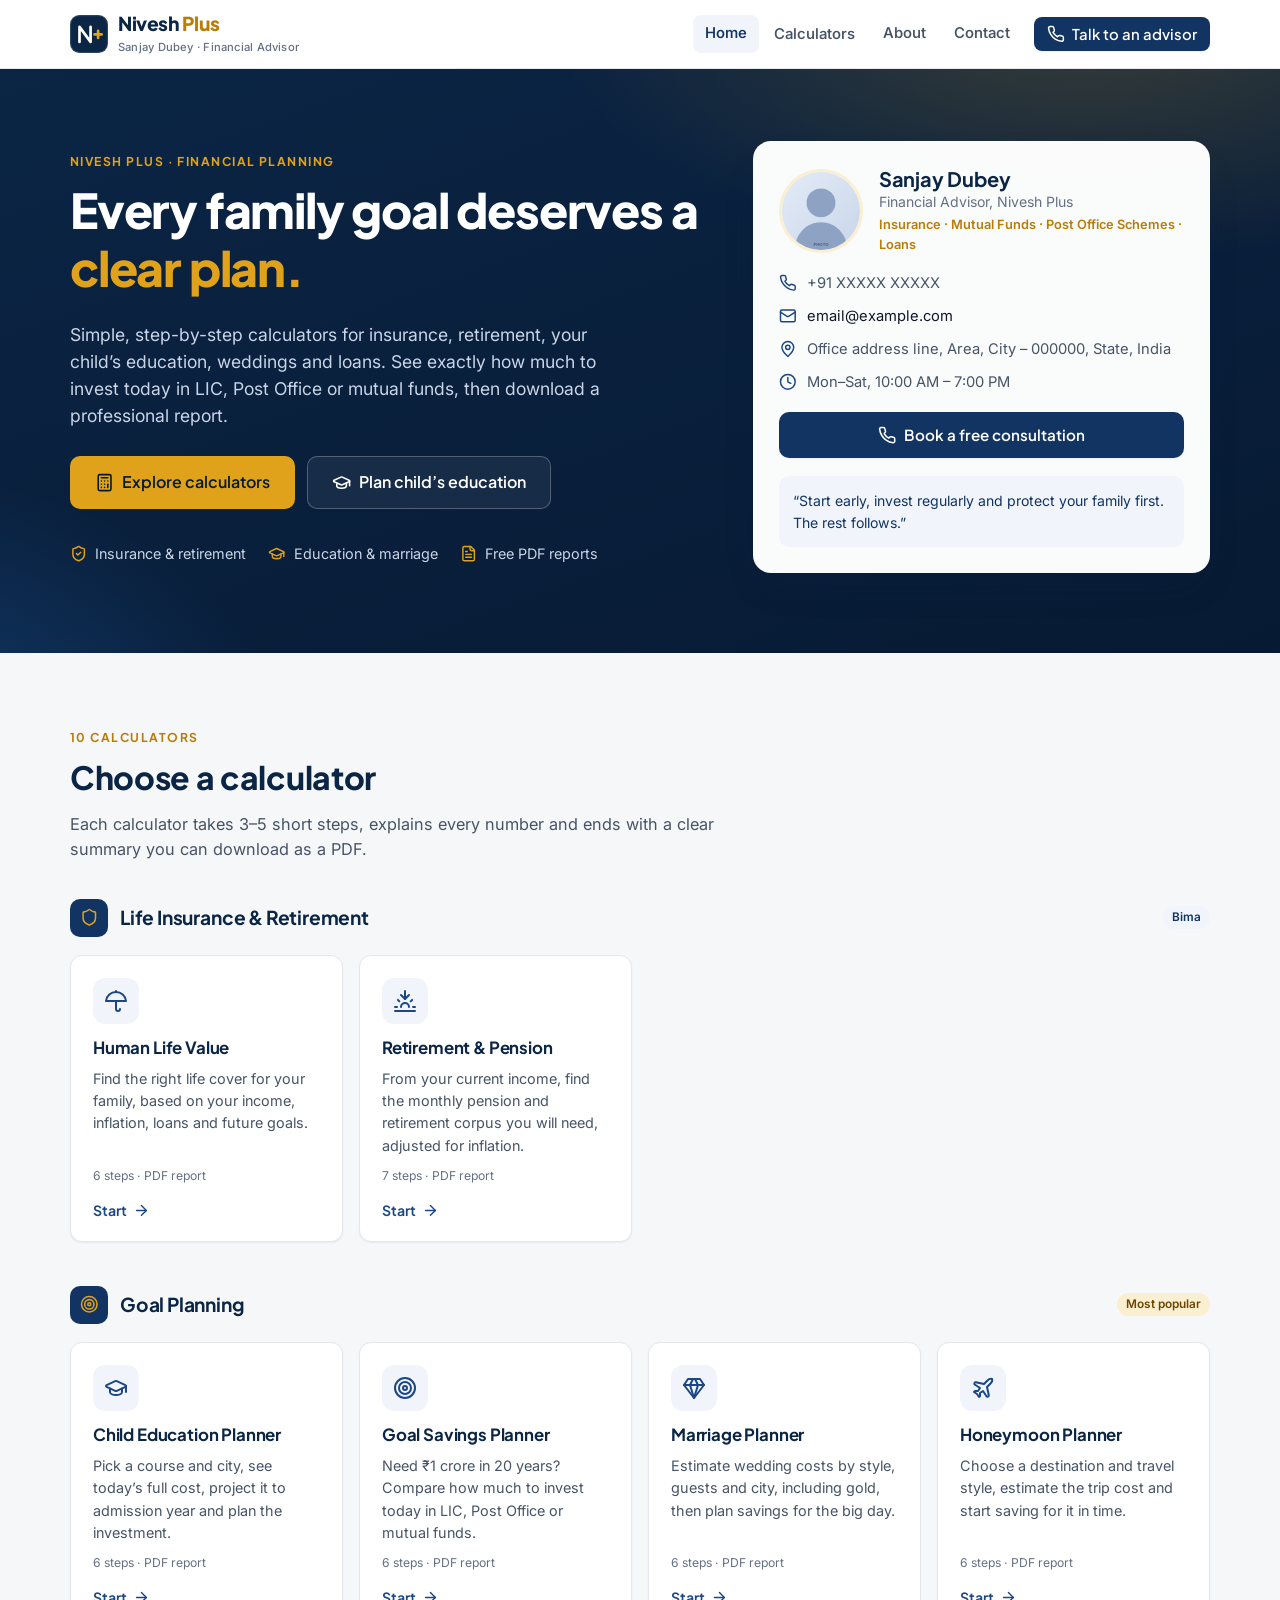
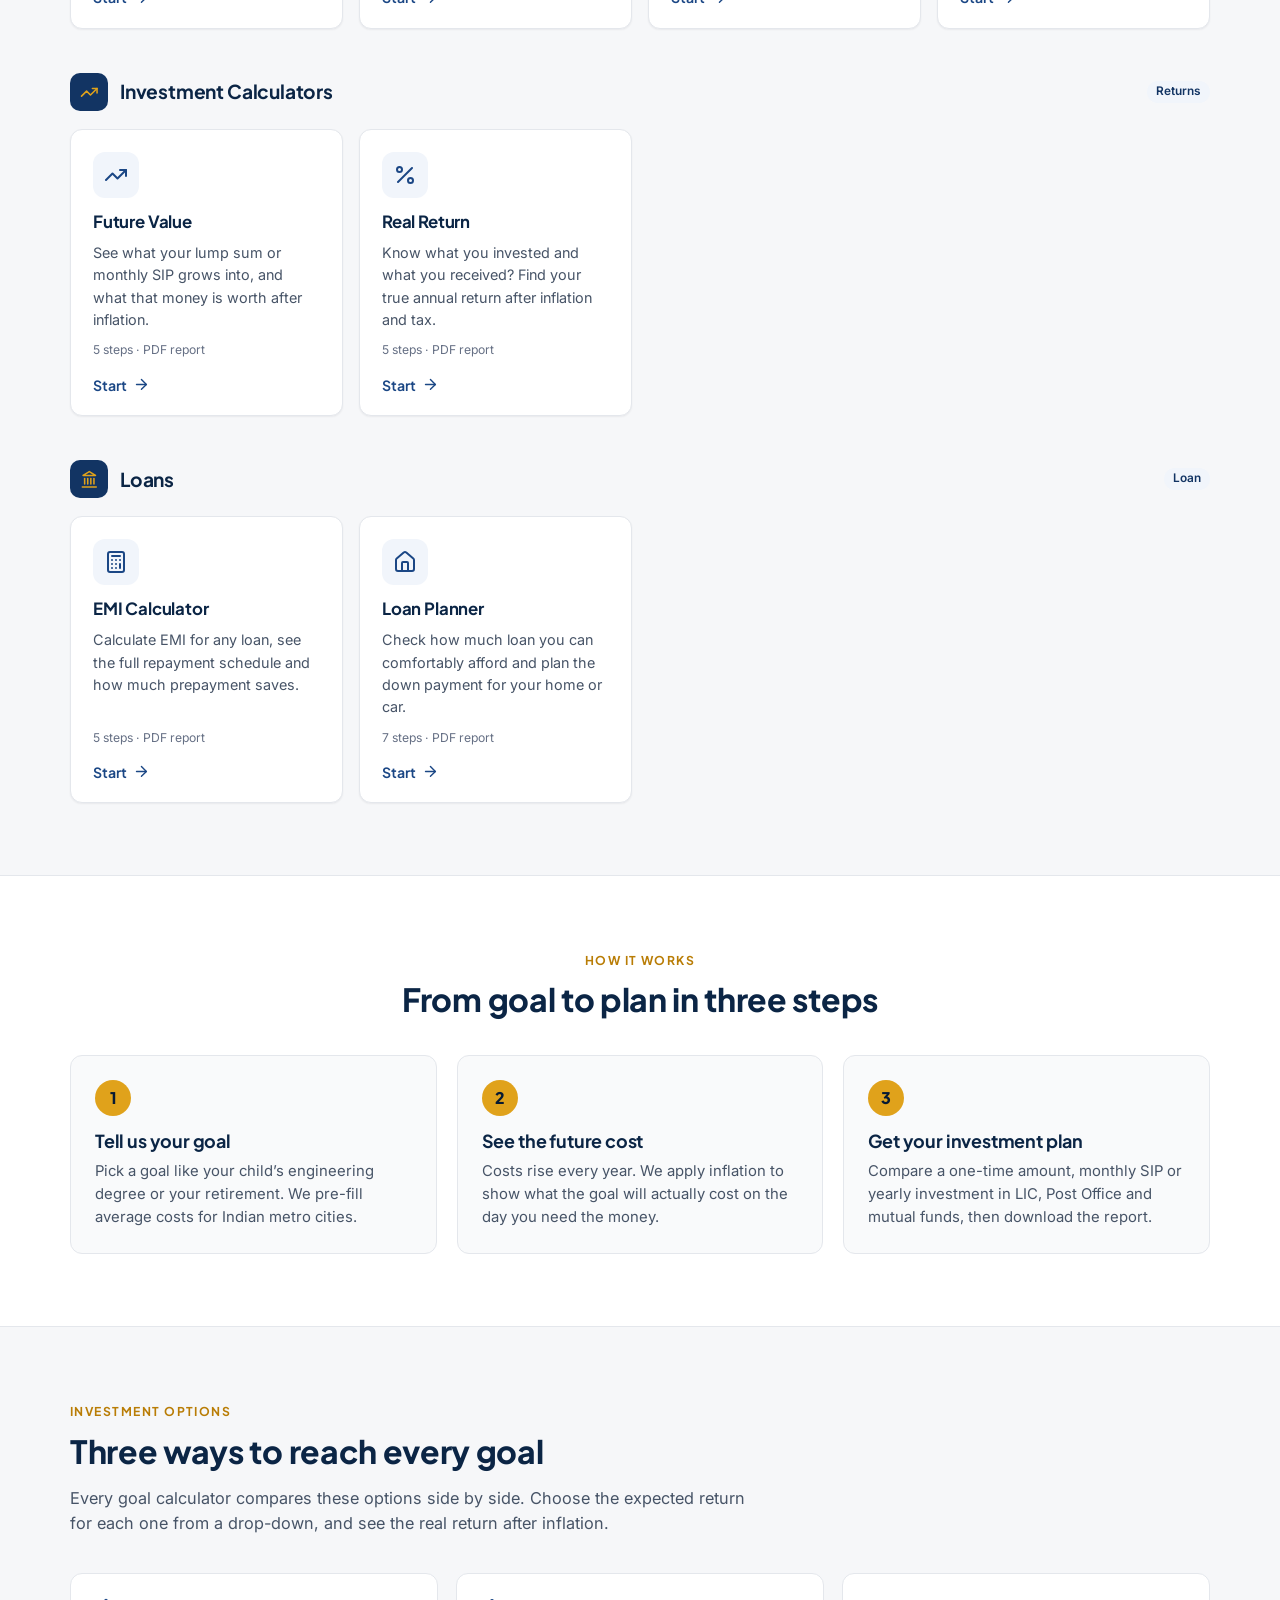
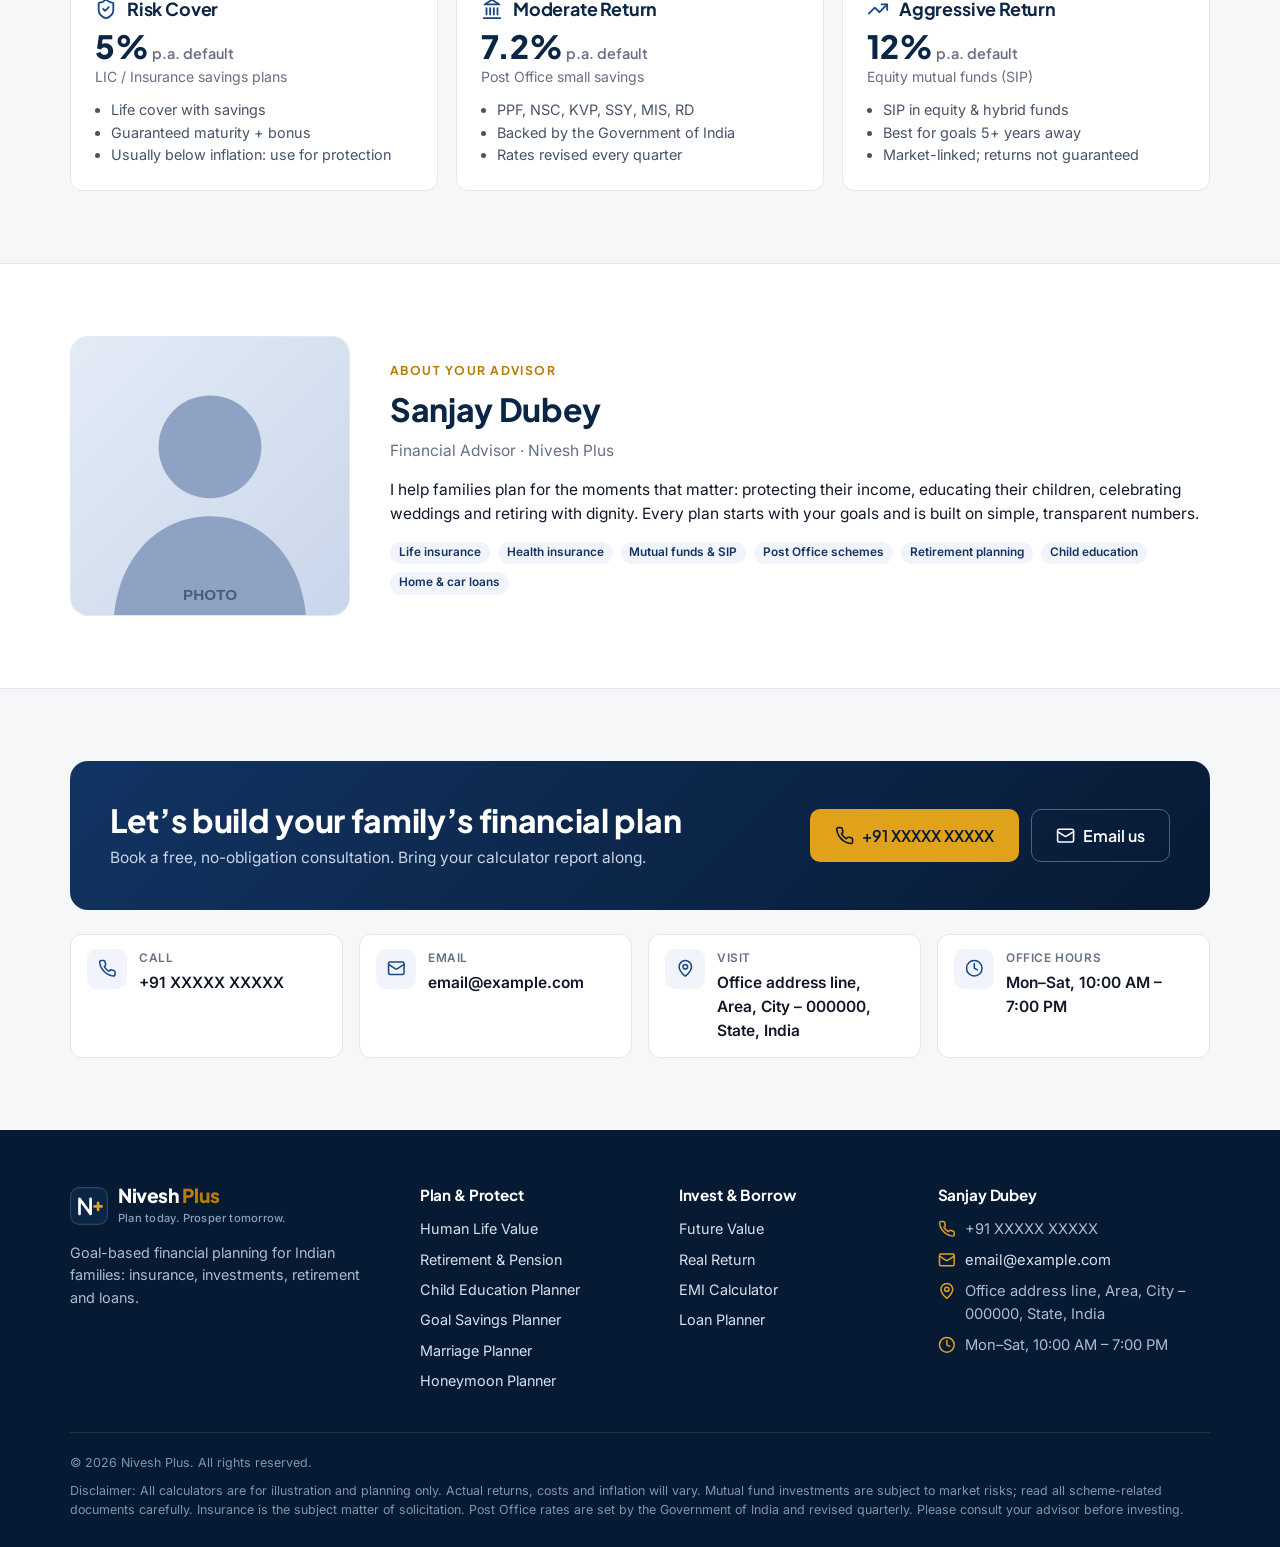
==== index.html @ 4ebe30ae "Add Nivesh Plus landing page and 10 multi-step financial calculators Static GitHub Pages site: landi" ====
<!doctype html>
<html lang="en">
<head>
<meta charset="utf-8">
<meta name="viewport" content="width=device-width, initial-scale=1">
<title>Nivesh Plus | Financial Calculators by Sanjay Dubey</title>
<meta name="description" content="Free multi-step financial calculators: human life value, retirement, child education, marriage, honeymoon, goal savings, EMI and loan planning. By Sanjay Dubey, Nivesh Plus.">
<link rel="icon" href="assets/img/favicon.svg" type="image/svg+xml">
<link rel="preconnect" href="https://fonts.googleapis.com">
<link rel="preconnect" href="https://fonts.gstatic.com" crossorigin>
<link href="https://fonts.googleapis.com/css2?family=Inter:wght@400;500;600;700&family=Plus+Jakarta+Sans:wght@600;700;800&display=swap" rel="stylesheet">
<link rel="stylesheet" href="assets/css/style.css">
</head>
<body data-root="">
<div id="np-header"></div>

<main>
  <section class="hero">
    <div class="container">
      <div>
        <span class="eyebrow">Nivesh Plus · Financial planning</span>
        <h1>Every family goal deserves a <em>clear plan.</em></h1>
        <p class="lead">Simple, step-by-step calculators for insurance, retirement, your child’s education, weddings and loans. See exactly how much to invest today in LIC, Post Office or mutual funds, then download a professional report.</p>
        <div class="hero-ctas">
          <a class="btn btn-gold btn-lg" href="#calculators" id="cta-calcs"></a>
          <a class="btn btn-ghost btn-lg" href="calculators/child-education.html" id="cta-edu"></a>
        </div>
        <div class="hero-points" id="hero-points"></div>
      </div>
      <div class="advisor-card">
        <div class="top">
          <img class="advisor-photo" data-np="photo" alt="Photo of the advisor">
          <div>
            <h3 data-np="name"></h3>
            <div class="role"><span data-np="title"></span>, <span data-np="company"></span></div>
            <div class="cred" data-np="credentials"></div>
          </div>
        </div>
        <div data-np="contact"></div>
        <a class="btn btn-primary" data-np="call" id="cta-call"></a>
        <div class="mini-quote" id="mini-quote"></div>
      </div>
    </div>
  </section>

  <section class="section" id="calculators">
    <div class="container">
      <div class="section-head">
        <span class="eyebrow">10 calculators</span>
        <h2>Choose a calculator</h2>
        <p>Each calculator takes 3–5 short steps, explains every number and ends with a clear summary you can download as a PDF.</p>
      </div>
      <div id="calc-groups"></div>
    </div>
  </section>

  <section class="section section-alt">
    <div class="container">
      <div class="section-head center" style="text-align:center">
        <span class="eyebrow">How it works</span>
        <h2>From goal to plan in three steps</h2>
      </div>
      <div class="steps-3">
        <div><div class="num">1</div><h3>Tell us your goal</h3><p>Pick a goal like your child’s engineering degree or your retirement. We pre-fill average costs for Indian metro cities.</p></div>
        <div><div class="num">2</div><h3>See the future cost</h3><p>Costs rise every year. We apply inflation to show what the goal will actually cost on the day you need the money.</p></div>
        <div><div class="num">3</div><h3>Get your investment plan</h3><p>Compare a one-time amount, monthly SIP or yearly investment in LIC, Post Office and mutual funds, then download the report.</p></div>
      </div>
    </div>
  </section>

  <section class="section">
    <div class="container">
      <div class="section-head">
        <span class="eyebrow">Investment options</span>
        <h2>Three ways to reach every goal</h2>
        <p>Every goal calculator compares these options side by side. Choose the expected return for each one from a drop-down, and see the real return after inflation.</p>
      </div>
      <div class="options-3" id="options-3"></div>
    </div>
  </section>

  <section class="section section-alt" id="about">
    <div class="container about">
      <img class="about-photo" data-np="photo" alt="Photo of the advisor">
      <div>
        <span class="eyebrow">About your advisor</span>
        <h2 data-np="name"></h2>
        <p class="muted" style="margin-top:-6px"><span data-np="title"></span> · <span data-np="company"></span></p>
        <p data-np="bio"></p>
        <div class="chip-row" style="display:flex;gap:8px;flex-wrap:wrap;margin-top:8px" id="services"></div>
      </div>
    </div>
  </section>

  <section class="section" id="contact">
    <div class="container">
      <div class="cta-band">
        <div>
          <h2>Let’s build your family’s financial plan</h2>
          <p>Book a free, no-obligation consultation. Bring your calculator report along.</p>
        </div>
        <div style="display:flex;gap:12px;flex-wrap:wrap">
          <a class="btn btn-gold btn-lg" data-np="call" id="cta-call-2"></a>
          <a class="btn btn-ghost btn-lg" id="cta-mail" style="background:transparent;color:#fff;border-color:rgba(255,255,255,.3)"></a>
        </div>
      </div>
      <div style="display:grid;grid-template-columns:repeat(auto-fit,minmax(240px,1fr));gap:16px;margin-top:24px" id="contact-cards"></div>
    </div>
  </section>
</main>

<div id="np-footer"></div>

<script src="assets/js/config.js"></script>
<script src="assets/js/core.js"></script>
<script>
(function () {
  const NP = window.NP, C = NP.config, I = NP.icon, esc = NP.esc;
  document.getElementById('cta-calcs').innerHTML = I('calculator') + 'Explore calculators';
  document.getElementById('cta-edu').innerHTML = I('graduation-cap') + 'Plan child’s education';
  document.getElementById('cta-call').innerHTML = I('phone') + 'Book a free consultation';
  document.getElementById('cta-call-2').innerHTML = I('phone') + esc(C.contact.phone);
  const mail = document.getElementById('cta-mail');
  mail.href = 'mailto:' + C.contact.email; mail.innerHTML = I('mail') + 'Email us';
  document.getElementById('hero-points').innerHTML = [['shield-check', 'Insurance & retirement'], ['graduation-cap', 'Education & marriage'], ['file-text', 'Free PDF reports']]
    .map(p => '<span>' + I(p[0]) + p[1] + '</span>').join('');
  document.getElementById('mini-quote').innerHTML = '“Start early, invest regularly and protect your family first. The rest follows.”';

  document.getElementById('calc-groups').innerHTML = NP.GROUPS.map(g =>
    '<div class="calc-group"><div class="calc-group-title"><span class="gicon">' + I(g.icon) + '</span><h3>' + esc(g.title) + '</h3><span class="chip' + (g.key === 'goals' ? ' chip-gold' : '') + '">' + esc(g.chip) + '</span></div>' +
    '<div class="calc-grid">' + NP.CALCS.filter(c => c.group === g.key).map(c =>
      '<a class="calc-card" href="' + NP.calcHref(c.id) + '"><span class="cicon">' + I(c.icon) + '</span>' +
      '<h4>' + esc(c.title) + '</h4><p>' + esc(c.desc) + '</p>' +
      '<span class="meta">' + (c.steps + 1) + ' steps · PDF report</span>' +
      '<span class="go">Start ' + I('arrow-right') + '</span></a>').join('') + '</div></div>').join('');

  const notes = {
    lic: ['Life cover with savings', 'Guaranteed maturity + bonus', 'Usually below inflation: use for protection'],
    po: ['PPF, NSC, KVP, SSY, MIS, RD', 'Backed by the Government of India', 'Rates revised every quarter'],
    mf: ['SIP in equity & hybrid funds', 'Best for goals 5+ years away', 'Market-linked; returns not guaranteed']
  };
  document.getElementById('options-3').innerHTML = NP.INVEST.map(x =>
    '<div class="opt-card"><div class="head">' + I(x.icon) + '<h3 style="margin:0">' + esc(x.name) + '</h3></div>' +
    '<div class="rate">' + x.def + '%<small> p.a. default</small></div><div class="muted" style="font-size:.88rem">' + esc(x.product) + '</div>' +
    '<ul>' + notes[x.key].map(n => '<li>' + esc(n) + '</li>').join('') + '</ul></div>').join('');

  document.getElementById('services').innerHTML = ['Life insurance', 'Health insurance', 'Mutual funds & SIP', 'Post Office schemes', 'Retirement planning', 'Child education', 'Home & car loans']
    .map(s => '<span class="chip">' + esc(s) + '</span>').join('');

  const cc = C.contact;
  document.getElementById('contact-cards').innerHTML = [['phone', 'Call', cc.phone], ['mail', 'Email', cc.email], ['map-pin', 'Visit', cc.address], ['clock', 'Office hours', cc.hours]]
    .map(c => '<div class="tile" style="display:flex;gap:12px;align-items:flex-start"><span class="cicon" style="width:40px;height:40px;border-radius:10px;display:grid;place-items:center;background:var(--navy-50);color:var(--navy-700);flex:none">' + I(c[0]) + '</span><div><div class="kl">' + c[1] + '</div><div style="font-weight:600;margin-top:4px;word-break:break-word">' + esc(c[2]) + '</div></div></div>').join('');
})();
</script>
</body>
</html>
---- assets/css/style.css ----
/* ==========================================================
   Nivesh Plus — shared design system
   Used by the landing page, every calculator and the PDF report.
   ========================================================== */

:root {
  color-scheme: light;

  /* Brand */
  --navy-950: #071a33;
  --navy-900: #0b2545;
  --navy-800: #123463;
  --navy-700: #1b4785;
  --navy-100: #e3ebf6;
  --navy-50:  #f1f5fb;
  --gold-600: #b97d06;
  --gold-500: #e0a21b;
  --gold-100: #fbefd2;
  --gold-50:  #fdf8ec;

  /* Surfaces & ink */
  --bg:        #f6f7f9;
  --surface:   #ffffff;
  --surface-2: #f9fafb;
  --line:      #e4e7ec;
  --line-2:    #d0d5dd;
  --ink:       #101828;
  --ink-2:     #475467;
  --ink-3:     #667085;

  /* Status (always paired with icon + label) */
  --good:      #0ca30c;
  --good-ink:  #006300;
  --good-bg:   #e8f6e8;
  --warn:      #fab219;
  --warn-ink:  #7a5200;
  --warn-bg:   #fef4dc;
  --bad:       #d03b3b;
  --bad-ink:   #a42828;
  --bad-bg:    #fbe9e9;

  /* Chart series (validated pair) */
  --series-1: #2a78d6;
  --series-2: #eb6834;
  --grid:     #eceef1;

  --radius-sm: 8px;
  --radius:    12px;
  --radius-lg: 18px;
  --shadow-sm: 0 1px 2px rgba(16, 24, 40, .06);
  --shadow:    0 1px 3px rgba(16, 24, 40, .08), 0 6px 16px -6px rgba(16, 24, 40, .10);
  --shadow-lg: 0 18px 40px -16px rgba(11, 37, 69, .28);

  --font-head: "Plus Jakarta Sans", "Inter", system-ui, -apple-system, "Segoe UI", Roboto, sans-serif;
  --font-body: "Inter", system-ui, -apple-system, "Segoe UI", Roboto, sans-serif;
  --maxw: 1180px;
}

*, *::before, *::after { box-sizing: border-box; }
html { -webkit-text-size-adjust: 100%; scroll-behavior: smooth; }
body {
  margin: 0;
  font-family: var(--font-body);
  font-size: 15.5px;
  line-height: 1.55;
  color: var(--ink);
  background: var(--bg);
  -webkit-font-smoothing: antialiased;
}
img, svg { display: block; max-width: 100%; }
a { color: var(--navy-700); text-decoration: none; }
a:hover { text-decoration: underline; }
h1, h2, h3, h4 { font-family: var(--font-head); color: var(--navy-900); line-height: 1.2; margin: 0 0 .5em; letter-spacing: -.01em; }
h1 { font-size: clamp(1.9rem, 4.4vw, 3rem); font-weight: 800; letter-spacing: -.025em; }
h2 { font-size: clamp(1.45rem, 2.8vw, 2rem); font-weight: 750; }
h3 { font-size: 1.12rem; font-weight: 700; }
p { margin: 0 0 1em; }
.container { width: 100%; max-width: var(--maxw); margin: 0 auto; padding: 0 20px; }
.muted { color: var(--ink-3); }
.nowrap { white-space: nowrap; }
.sr-only { position: absolute; width: 1px; height: 1px; overflow: hidden; clip: rect(0 0 0 0); white-space: nowrap; }
.icon { width: 1.2em; height: 1.2em; flex: none; }
:focus-visible { outline: 3px solid color-mix(in srgb, var(--gold-500) 70%, transparent); outline-offset: 2px; border-radius: 6px; }

/* ---------- Buttons ---------- */
.btn {
  display: inline-flex; align-items: center; justify-content: center; gap: .5em;
  font: 600 .95rem/1 var(--font-head);
  padding: .85em 1.3em; border-radius: 10px; border: 1px solid transparent;
  cursor: pointer; text-decoration: none !important; transition: background .15s, box-shadow .15s, transform .05s, border-color .15s;
  white-space: nowrap;
}
.btn:active { transform: translateY(1px); }
.btn-primary { background: var(--navy-800); color: #fff; box-shadow: var(--shadow-sm); }
.btn-primary:hover { background: var(--navy-700); }
.btn-gold { background: var(--gold-500); color: var(--navy-950); }
.btn-gold:hover { background: #eab133; }
.btn-ghost { background: var(--surface); color: var(--navy-800); border-color: var(--line-2); }
.btn-ghost:hover { border-color: var(--navy-700); background: var(--navy-50); }
.btn-link { background: none; border: none; color: var(--ink-2); padding: .6em .4em; }
.btn-link:hover { color: var(--navy-800); }
.btn[disabled] { opacity: .45; cursor: not-allowed; }
.btn-lg { font-size: 1rem; padding: 1em 1.5em; }
.btn-sm { font-size: .85rem; padding: .6em .95em; }

/* ---------- Header ---------- */
.site-header {
  position: sticky; top: 0; z-index: 40;
  background: rgba(255,255,255,.92); backdrop-filter: saturate(1.4) blur(10px);
  border-bottom: 1px solid var(--line);
}
.site-header .container { display: flex; align-items: center; gap: 24px; height: 68px; }
.brand { display: flex; align-items: center; gap: 10px; color: var(--navy-900); text-decoration: none !important; }
.brand-mark { width: 38px; height: 38px; }
.brand-name { font: 800 1.2rem/1 var(--font-head); letter-spacing: -.02em; }
.brand-name span { color: var(--gold-600); }
.brand-tag { display: block; font: 500 .7rem/1.2 var(--font-body); color: var(--ink-3); letter-spacing: .02em; margin-top: 3px; }
.nav { display: flex; gap: 4px; margin-left: auto; align-items: center; }
.nav a { color: var(--ink-2); font-weight: 550; font-size: .93rem; padding: .5em .8em; border-radius: 8px; text-decoration: none; }
.nav a:hover, .nav a.active { color: var(--navy-800); background: var(--navy-50); }
.nav .btn { margin-left: 8px; }
.nav a.btn-primary, .nav a.btn-primary:hover { color: #fff; background: var(--navy-800); }
.nav a.btn-primary:hover { background: var(--navy-700); }
.nav-toggle { display: none; margin-left: auto; background: none; border: 1px solid var(--line-2); border-radius: 8px; padding: 8px; cursor: pointer; color: var(--navy-900); }
.nav-drop { position: relative; }
.nav-drop-menu {
  position: absolute; top: calc(100% + 8px); right: 0; width: 560px; padding: 14px;
  background: var(--surface); border: 1px solid var(--line); border-radius: var(--radius); box-shadow: var(--shadow-lg);
  display: none; grid-template-columns: 1fr 1fr; gap: 4px;
}
.nav-drop:hover .nav-drop-menu, .nav-drop:focus-within .nav-drop-menu { display: grid; }
.nav-drop-menu::before { content: ""; position: absolute; top: -10px; left: 0; right: 0; height: 10px; }
.nav-drop-menu a { display: flex; gap: 10px; align-items: center; padding: .55em .7em; font-size: .9rem; }
.nav-drop-menu a .icon { color: var(--navy-700); }
.nav-drop-menu .grp { grid-column: 1 / -1; font: 700 .7rem/1 var(--font-head); text-transform: uppercase; letter-spacing: .08em; color: var(--ink-3); padding: 10px 10px 4px; }

@media (max-width: 900px) {
  .nav-toggle { display: inline-flex; }
  .nav {
    position: absolute; left: 0; right: 0; top: 68px; flex-direction: column; align-items: stretch;
    background: var(--surface); border-bottom: 1px solid var(--line); padding: 10px 16px 16px; display: none; gap: 2px;
    box-shadow: var(--shadow);
  }
  .nav.open { display: flex; }
  .nav .btn { margin: 8px 0 0; }
  .nav-drop-menu { position: static; width: auto; display: grid; grid-template-columns: 1fr; box-shadow: none; border: none; padding: 0 0 6px 8px; }
  .nav-drop > a { display: none; }
}

/* ---------- Hero (landing) ---------- */
.hero {
  position: relative; overflow: hidden; color: #fff;
  background:
    radial-gradient(900px 420px at 85% -10%, rgba(224,162,27,.22), transparent 60%),
    radial-gradient(700px 500px at -10% 120%, rgba(42,120,214,.35), transparent 60%),
    linear-gradient(160deg, var(--navy-900), var(--navy-950));
}
.hero .container { display: grid; grid-template-columns: 1.25fr .9fr; gap: 48px; padding-top: 72px; padding-bottom: 80px; align-items: center; }
.hero h1 { color: #fff; }
.hero h1 em { font-style: normal; color: var(--gold-500); }
.hero p.lead { font-size: 1.1rem; color: #c9d5e6; max-width: 560px; }
.hero .eyebrow { color: var(--gold-500); }
.hero-ctas { display: flex; gap: 12px; flex-wrap: wrap; margin-top: 26px; }
.hero .btn-ghost { background: rgba(255,255,255,.06); color: #fff; border-color: rgba(255,255,255,.25); }
.hero .btn-ghost:hover { background: rgba(255,255,255,.12); }
.hero-points { display: flex; gap: 22px; flex-wrap: wrap; margin-top: 34px; color: #c9d5e6; font-size: .9rem; }
.hero-points span { display: inline-flex; gap: 8px; align-items: center; }
.hero-points .icon { color: var(--gold-500); }
.eyebrow { display: inline-block; font: 700 .76rem/1 var(--font-head); letter-spacing: .12em; text-transform: uppercase; color: var(--gold-600); margin-bottom: 14px; }

.advisor-card {
  background: rgba(255,255,255,.98); color: var(--ink); border-radius: var(--radius-lg); padding: 26px;
  box-shadow: var(--shadow-lg); position: relative;
}
.advisor-card .top { display: flex; gap: 16px; align-items: center; }
.advisor-photo { width: 84px; height: 84px; border-radius: 50%; object-fit: cover; border: 3px solid var(--gold-100); background: var(--navy-50); flex: none; }
.advisor-card h3 { margin: 0; font-size: 1.25rem; }
.advisor-card .role { color: var(--ink-3); font-size: .88rem; }
.advisor-card .cred { font-size: .8rem; color: var(--gold-600); font-weight: 600; margin-top: 2px; }
.contact-list { list-style: none; padding: 0; margin: 18px 0 0; display: grid; gap: 10px; }
.contact-list li { display: flex; gap: 10px; align-items: flex-start; font-size: .92rem; color: var(--ink-2); }
.contact-list .icon { color: var(--navy-700); margin-top: 2px; }
.contact-list a { color: var(--ink); }
.advisor-card .btn { width: 100%; margin-top: 18px; }
.mini-quote { margin-top: 18px; padding: 14px; border-radius: 10px; background: var(--navy-50); color: var(--navy-800); font-size: .88rem; }

@media (max-width: 900px) {
  .hero .container { grid-template-columns: 1fr; padding-top: 48px; padding-bottom: 56px; gap: 32px; }
}

/* ---------- Sections ---------- */
.section { padding: 72px 0; }
.section-alt { background: var(--surface); border-top: 1px solid var(--line); border-bottom: 1px solid var(--line); }
.section-head { max-width: 680px; margin-bottom: 36px; }
.section-head p { color: var(--ink-2); font-size: 1.02rem; }
.center { text-align: center; margin-left: auto; margin-right: auto; }

.calc-group { margin-bottom: 44px; }
.calc-group:last-child { margin-bottom: 0; }
.calc-group-title { display: flex; align-items: center; gap: 12px; margin-bottom: 18px; }
.calc-group-title h3 { margin: 0; font-size: 1.2rem; }
.calc-group-title .chip { margin-left: auto; }
.calc-group-title .gicon { width: 38px; height: 38px; border-radius: 10px; display: grid; place-items: center; background: var(--navy-800); color: var(--gold-500); }
.calc-grid { display: grid; grid-template-columns: repeat(auto-fill, minmax(255px, 1fr)); gap: 16px; }
.calc-card {
  display: flex; flex-direction: column; gap: 10px; padding: 22px; border-radius: var(--radius);
  background: var(--surface); border: 1px solid var(--line); box-shadow: var(--shadow-sm);
  color: var(--ink); text-decoration: none !important; transition: border-color .15s, box-shadow .15s, transform .15s;
}
.calc-card:hover { border-color: var(--navy-700); box-shadow: var(--shadow); transform: translateY(-2px); }
.calc-card .cicon { width: 46px; height: 46px; border-radius: 12px; display: grid; place-items: center; background: var(--navy-50); color: var(--navy-700); }
.calc-card .cicon .icon { width: 24px; height: 24px; }
.calc-card h4 { margin: 4px 0 0; font-size: 1.05rem; }
.calc-card p { margin: 0; color: var(--ink-2); font-size: .9rem; flex: 1; }
.calc-card .go { display: inline-flex; gap: 6px; align-items: center; color: var(--navy-700); font: 650 .88rem/1 var(--font-head); margin-top: 6px; }
.calc-card:hover .go { color: var(--gold-600); }
.calc-card .meta { font-size: .76rem; color: var(--ink-3); }

.chip { display: inline-flex; align-items: center; gap: 6px; font: 600 .74rem/1 var(--font-body); padding: .45em .75em; border-radius: 999px; background: var(--navy-50); color: var(--navy-800); }
.chip-gold { background: var(--gold-100); color: #6b4700; }

.steps-3 { display: grid; grid-template-columns: repeat(3, 1fr); gap: 20px; counter-reset: s; }
.steps-3 > div { background: var(--surface-2); border: 1px solid var(--line); border-radius: var(--radius); padding: 24px; position: relative; }
.steps-3 .num { width: 36px; height: 36px; border-radius: 50%; display: grid; place-items: center; background: var(--gold-500); color: var(--navy-950); font: 800 1rem/1 var(--font-head); margin-bottom: 14px; }
.steps-3 p { color: var(--ink-2); margin: 0; font-size: .93rem; }
@media (max-width: 760px) { .steps-3 { grid-template-columns: 1fr; } }

.options-3 { display: grid; grid-template-columns: repeat(3, 1fr); gap: 18px; }
.opt-card { border-radius: var(--radius); padding: 24px; background: var(--surface); border: 1px solid var(--line); }
.opt-card .rate { font: 800 2rem/1 var(--font-head); color: var(--navy-900); margin: 10px 0 4px; }
.opt-card .rate small { font-size: .9rem; color: var(--ink-3); font-weight: 600; }
.opt-card ul { padding-left: 1.1em; margin: 12px 0 0; color: var(--ink-2); font-size: .9rem; }
.opt-card .head { display: flex; gap: 10px; align-items: center; }
.opt-card .head .icon { width: 22px; height: 22px; color: var(--navy-700); }
@media (max-width: 760px) { .options-3 { grid-template-columns: 1fr; } }

.about { display: grid; grid-template-columns: 280px 1fr; gap: 40px; align-items: center; }
.about-photo { width: 100%; aspect-ratio: 1; border-radius: var(--radius-lg); object-fit: cover; background: var(--navy-50); border: 1px solid var(--line); }
@media (max-width: 760px) { .about { grid-template-columns: 1fr; } .about-photo { max-width: 220px; } }

.cta-band { background: linear-gradient(135deg, var(--navy-800), var(--navy-950)); color: #fff; border-radius: var(--radius-lg); padding: 40px; display: flex; gap: 24px; align-items: center; justify-content: space-between; flex-wrap: wrap; }
.cta-band h2 { color: #fff; margin: 0 0 6px; }
.cta-band p { color: #c9d5e6; margin: 0; }

/* ---------- Footer ---------- */
.site-footer { background: var(--navy-950); color: #aebbd0; padding: 56px 0 28px; font-size: .9rem; }
.site-footer .cols { display: grid; grid-template-columns: 1.4fr 1fr 1fr 1.2fr; gap: 32px; }
.site-footer h4 { color: #fff; font-size: .95rem; margin-bottom: 14px; }
.site-footer a { color: #d8e0ec; }
.site-footer ul { list-style: none; padding: 0; margin: 0; display: grid; gap: 8px; }
.site-footer .brand { color: #fff; }
.site-footer .brand-tag { color: #8fa0ba; }
.site-footer .contact-list li { color: #aebbd0; }
.site-footer .contact-list .icon { color: var(--gold-500); }
.site-footer .contact-list a { color: #d8e0ec; }
.site-footer .legal { border-top: 1px solid rgba(255,255,255,.1); margin-top: 40px; padding-top: 20px; font-size: .78rem; color: #8293ad; display: grid; gap: 8px; }
@media (max-width: 900px) { .site-footer .cols { grid-template-columns: 1fr 1fr; } }
@media (max-width: 560px) { .site-footer .cols { grid-template-columns: 1fr; } }

/* ==========================================================
   Calculator page
   ========================================================== */
.calc-hero { background: linear-gradient(160deg, var(--navy-900), var(--navy-950)); color: #fff; padding: 34px 0 86px; }
.calc-hero .crumbs { font-size: .82rem; color: #9fb0c8; margin-bottom: 14px; display: flex; gap: 8px; align-items: center; }
.calc-hero .crumbs a { color: #c9d5e6; }
.calc-hero h1 { color: #fff; font-size: clamp(1.6rem, 3.4vw, 2.3rem); margin-bottom: 8px; display: flex; gap: 14px; align-items: center; }
.calc-hero h1 .hicon { width: 48px; height: 48px; border-radius: 12px; background: rgba(224,162,27,.16); color: var(--gold-500); display: grid; place-items: center; flex: none; }
.calc-hero h1 .hicon .icon { width: 26px; height: 26px; }
.calc-hero p { color: #c9d5e6; max-width: 720px; margin: 0; }

.wizard { margin-top: -58px; margin-bottom: 64px; display: grid; grid-template-columns: 260px 1fr; gap: 22px; align-items: start; }
.wiz-rail { background: var(--surface); border: 1px solid var(--line); border-radius: var(--radius-lg); padding: 18px; box-shadow: var(--shadow); position: sticky; top: 88px; }
.wiz-rail .rail-title { font: 700 .72rem/1 var(--font-head); text-transform: uppercase; letter-spacing: .1em; color: var(--ink-3); margin: 4px 6px 14px; }
.wiz-steps { list-style: none; margin: 0; padding: 0; display: grid; gap: 2px; }
.wiz-steps li button {
  width: 100%; display: flex; gap: 12px; align-items: center; text-align: left; background: none; border: 0; padding: 10px 8px; border-radius: 10px;
  font: 550 .9rem/1.3 var(--font-body); color: var(--ink-3); cursor: pointer;
}
.wiz-steps li button:disabled { cursor: default; }
.wiz-steps li button:not(:disabled):hover { background: var(--surface-2); color: var(--ink); }
.wiz-steps .dot { width: 28px; height: 28px; border-radius: 50%; display: grid; place-items: center; border: 1.5px solid var(--line-2); font: 700 .8rem/1 var(--font-head); color: var(--ink-3); flex: none; background: var(--surface); }
.wiz-steps li.done .dot { background: var(--navy-800); border-color: var(--navy-800); color: #fff; }
.wiz-steps li.done button { color: var(--ink-2); }
.wiz-steps li.current button { color: var(--navy-900); background: var(--navy-50); font-weight: 650; }
.wiz-steps li.current .dot { border-color: var(--gold-500); background: var(--gold-500); color: var(--navy-950); }
.rail-help { margin-top: 16px; padding: 14px; border-radius: 12px; background: var(--gold-50); border: 1px solid var(--gold-100); font-size: .84rem; color: #5c4a1f; }
.rail-help strong { display: block; color: var(--navy-900); margin-bottom: 4px; font-family: var(--font-head); }
.rail-help a { color: var(--navy-800); font-weight: 600; }

.wiz-card { background: var(--surface); border: 1px solid var(--line); border-radius: var(--radius-lg); box-shadow: var(--shadow); overflow: hidden; min-width: 0; }
.wiz-progress { height: 4px; background: var(--navy-50); }
.wiz-progress > div { height: 100%; background: linear-gradient(90deg, var(--navy-700), var(--gold-500)); transition: width .35s ease; }
.wiz-body { padding: 30px 32px 10px; }
.wiz-stepno { font: 700 .75rem/1 var(--font-head); letter-spacing: .1em; text-transform: uppercase; color: var(--gold-600); margin-bottom: 10px; }
.wiz-body > h2 { font-size: clamp(1.3rem, 2.4vw, 1.65rem); margin-bottom: 6px; }
.wiz-sub { color: var(--ink-2); margin-bottom: 24px; }
.wiz-foot { display: flex; gap: 12px; align-items: center; padding: 18px 32px 26px; border-top: 1px solid var(--line); margin-top: 18px; background: var(--surface-2); }
.wiz-foot .spacer { flex: 1; }
.wiz-error { color: var(--bad-ink); background: var(--bad-bg); border-radius: 10px; padding: 10px 14px; font-size: .9rem; display: none; gap: 8px; align-items: center; margin-top: 14px; }
.wiz-error.show { display: flex; }
.step-anim { animation: stepIn .28s ease both; }
@keyframes stepIn { from { opacity: 0; transform: translateY(8px); } to { opacity: 1; transform: none; } }

.wiz-mobile-steps { display: none; }
@media (max-width: 900px) {
  .wizard { grid-template-columns: 1fr; }
  .wiz-rail { display: none; }
  .wiz-mobile-steps { display: flex; justify-content: space-between; font-size: .82rem; color: var(--ink-3); padding: 14px 20px 0; }
  .wiz-body { padding: 22px 20px 6px; }
  .wiz-foot { padding: 14px 16px 18px; gap: 6px; }
  .wiz-foot .btn-primary { padding: .85em 1em; }
  .wiz-foot [data-act=reset] { padding: .6em .7em; font-size: 0; gap: 0; }
  .wiz-foot [data-act=reset] .icon { font-size: 15px; }
  .wiz-foot [data-act=back] { padding-left: 0; }
}

/* ---------- Form fields ---------- */
.fields { display: grid; grid-template-columns: repeat(2, minmax(0, 1fr)); gap: 18px 22px; }
.field { display: flex; flex-direction: column; gap: 6px; min-width: 0; }
.field.full { grid-column: 1 / -1; }
.field > label, .field-label { font: 600 .9rem/1.3 var(--font-head); color: var(--ink); }
.field .hint { font-size: .8rem; color: var(--ink-3); }
.field .words { font-size: .8rem; color: var(--navy-700); font-weight: 600; min-height: 1.2em; }
@media (max-width: 640px) { .fields { grid-template-columns: 1fr; } }

.input-wrap { display: flex; align-items: stretch; border: 1.5px solid var(--line-2); border-radius: 10px; background: var(--surface); transition: border-color .15s, box-shadow .15s; overflow: hidden; }
.input-wrap:focus-within { border-color: var(--navy-700); box-shadow: 0 0 0 4px rgba(27,71,133,.12); }
.input-wrap .pre, .input-wrap .suf { display: grid; place-items: center; padding: 0 12px; color: var(--ink-3); background: var(--surface-2); font-weight: 600; font-size: .92rem; }
.input-wrap .pre { border-right: 1px solid var(--line); }
.input-wrap .suf { border-left: 1px solid var(--line); }
.input-wrap input, .input-wrap select {
  flex: 1; min-width: 0; border: 0; outline: 0; background: transparent; padding: 12px 12px; font: 600 1rem/1.2 var(--font-body); color: var(--ink);
}
.input-wrap select { cursor: pointer; appearance: none; background-image: url("data:image/svg+xml,%3Csvg xmlns='http://www.w3.org/2000/svg' width='16' height='16' viewBox='0 0 24 24' fill='none' stroke='%23667085' stroke-width='2'%3E%3Cpath d='m6 9 6 6 6-6'/%3E%3C/svg%3E"); background-repeat: no-repeat; background-position: right 12px center; padding-right: 36px; }
.input-wrap input::-webkit-outer-spin-button, .input-wrap input::-webkit-inner-spin-button { -webkit-appearance: none; margin: 0; }
.input-wrap input[type=number] { -moz-appearance: textfield; }
.field.invalid .input-wrap { border-color: var(--bad); }

input[type=range] { -webkit-appearance: none; appearance: none; width: 100%; height: 6px; border-radius: 999px; background: linear-gradient(90deg, var(--navy-700) var(--p, 50%), var(--line) var(--p, 50%)); outline: none; margin: 8px 0 2px; }
input[type=range]::-webkit-slider-thumb { -webkit-appearance: none; width: 20px; height: 20px; border-radius: 50%; background: #fff; border: 3px solid var(--navy-700); box-shadow: var(--shadow-sm); cursor: pointer; }
input[type=range]::-moz-range-thumb { width: 16px; height: 16px; border-radius: 50%; background: #fff; border: 3px solid var(--navy-700); cursor: pointer; }
.range-scale { display: flex; justify-content: space-between; font-size: .72rem; color: var(--ink-3); }

/* Choice cards */
.choices { display: grid; grid-template-columns: repeat(auto-fill, minmax(190px, 1fr)); gap: 12px; }
.choices.cols-2 { grid-template-columns: repeat(auto-fill, minmax(240px, 1fr)); }
.choice {
  position: relative; display: flex; gap: 12px; align-items: flex-start; text-align: left; padding: 15px 14px; border-radius: 12px; cursor: pointer;
  background: var(--surface); border: 1.5px solid var(--line); font: inherit; color: inherit; transition: border-color .15s, background .15s, box-shadow .15s;
}
.choice:hover { border-color: var(--navy-700); }
.choice .cic { width: 38px; height: 38px; border-radius: 10px; background: var(--navy-50); color: var(--navy-700); display: grid; place-items: center; flex: none; }
.choice .cic .icon { width: 20px; height: 20px; }
.choice .ct { font: 650 .95rem/1.25 var(--font-head); color: var(--navy-900); }
.choice .cd { font-size: .8rem; color: var(--ink-3); margin-top: 3px; line-height: 1.35; }
.choice .tick { position: absolute; top: 10px; right: 10px; width: 20px; height: 20px; border-radius: 50%; border: 1.5px solid var(--line-2); display: grid; place-items: center; color: transparent; }
.choice .tick .icon { width: 12px; height: 12px; }
.choice[aria-checked=true] { border-color: var(--navy-800); background: var(--navy-50); box-shadow: 0 0 0 3px rgba(27,71,133,.10); }
.choice[aria-checked=true] .cic { background: var(--navy-800); color: var(--gold-500); }
.choice[aria-checked=true] .tick { background: var(--navy-800); border-color: var(--navy-800); color: #fff; }

.segmented { display: inline-flex; flex-wrap: wrap; gap: 4px; padding: 4px; border-radius: 12px; background: var(--surface-2); border: 1px solid var(--line); }
.segmented button { border: 0; background: none; padding: .6em 1em; border-radius: 9px; font: 600 .88rem/1 var(--font-head); color: var(--ink-2); cursor: pointer; }
.segmented button[aria-checked=true] { background: var(--surface); color: var(--navy-900); box-shadow: var(--shadow-sm); outline: 1.5px solid var(--navy-800); }

/* Cost items table */
.items { border: 1px solid var(--line); border-radius: 12px; overflow: hidden; }
.item-row { display: grid; grid-template-columns: 1fr 190px; gap: 12px; align-items: center; padding: 10px 14px; border-bottom: 1px solid var(--line); }
.item-row:last-child { border-bottom: 0; }
.item-row .il { font-weight: 600; font-size: .92rem; }
.item-row .ih { font-size: .78rem; color: var(--ink-3); }
.item-row .input-wrap input { padding: 9px 10px; font-size: .95rem; text-align: right; }
.item-row.total { background: var(--navy-50); }
.item-row.total .tv { text-align: right; font: 800 1.05rem/1.2 var(--font-head); color: var(--navy-900); }
.item-row.total .ts { text-align: right; font-size: .78rem; color: var(--ink-3); }
@media (max-width: 520px) { .item-row { grid-template-columns: 1fr; gap: 6px; } }

/* Live info panels */
.live { border-radius: 14px; background: linear-gradient(135deg, var(--navy-50), #fff); border: 1px solid var(--navy-100); padding: 18px 20px; }
.live-grid { display: grid; grid-template-columns: repeat(auto-fit, minmax(160px, 1fr)); gap: 14px; }
.kpi .kl { font-size: .78rem; color: var(--ink-3); font-weight: 600; text-transform: uppercase; letter-spacing: .04em; }
.kpi .kv { font: 800 1.35rem/1.2 var(--font-head); color: var(--navy-900); margin-top: 4px; letter-spacing: -.01em; }
.kpi .ks { font-size: .8rem; color: var(--ink-2); margin-top: 2px; }
.kpi.accent .kv { color: var(--gold-600); }
.note { display: flex; gap: 10px; align-items: flex-start; padding: 12px 14px; border-radius: 10px; font-size: .86rem; background: var(--surface-2); border: 1px solid var(--line); color: var(--ink-2); }
.note .icon { margin-top: 1px; color: var(--navy-700); }
.note.warn { background: var(--warn-bg); border-color: #f5dfa6; color: var(--warn-ink); }
.note.warn .icon { color: var(--warn-ink); }
.note.good { background: var(--good-bg); border-color: #c4e6c4; color: var(--good-ink); }
.note.good .icon { color: var(--good-ink); }
.note.bad { background: var(--bad-bg); border-color: #f1c6c6; color: var(--bad-ink); }
.note.bad .icon { color: var(--bad-ink); }

.status { display: inline-flex; align-items: center; gap: 6px; padding: .3em .7em; border-radius: 999px; font: 650 .8rem/1.2 var(--font-head); }
.status .icon { width: 14px; height: 14px; }
.status.good { background: var(--good-bg); color: var(--good-ink); }
.status.warn { background: var(--warn-bg); color: var(--warn-ink); }
.status.bad { background: var(--bad-bg); color: var(--bad-ink); }

/* Investment option cards */
.invest { display: grid; grid-template-columns: repeat(3, minmax(0, 1fr)); gap: 14px; }
.inv-card { border: 1.5px solid var(--line); border-radius: 14px; padding: 18px; background: var(--surface); display: flex; flex-direction: column; gap: 12px; position: relative; }
.inv-card .ih { display: flex; gap: 10px; align-items: center; }
.inv-card .ih .cic { width: 36px; height: 36px; border-radius: 10px; display: grid; place-items: center; background: var(--navy-50); color: var(--navy-700); flex: none; }
.inv-card .ih .cic .icon { width: 20px; height: 20px; }
.inv-card .it { font: 700 .98rem/1.2 var(--font-head); color: var(--navy-900); }
.inv-card .is { font-size: .78rem; color: var(--ink-3); }
.inv-card .input-wrap select { padding: 9px 30px 9px 10px; font-size: .86rem; text-overflow: ellipsis; }
.inv-card .big { font: 800 1.45rem/1.15 var(--font-head); color: var(--navy-900); letter-spacing: -.01em; }
.inv-card .bl { font-size: .74rem; color: var(--ink-3); text-transform: uppercase; letter-spacing: .05em; font-weight: 600; }
.inv-card .row2 { display: flex; justify-content: space-between; gap: 10px; border-top: 1px dashed var(--line); padding-top: 10px; font-size: .84rem; }
.inv-card .row2 b { font-family: var(--font-head); color: var(--ink); }
.inv-card .real { font-size: .78rem; }
.inv-card .flag { position: absolute; top: -10px; right: 14px; }
.inv-card .custom-rate { display: none; }
.inv-card.is-custom .custom-rate { display: flex; }
@media (max-width: 860px) { .invest { grid-template-columns: 1fr; } }

/* ---------- Summary ---------- */
.sum-hero { border-radius: 16px; padding: 24px; background: linear-gradient(135deg, var(--navy-800), var(--navy-950)); color: #fff; display: grid; grid-template-columns: 1fr auto; gap: 18px; align-items: center; }
.sum-hero .sl { color: #b8c6da; font-size: .85rem; font-weight: 600; text-transform: uppercase; letter-spacing: .06em; }
.sum-hero .sv { font: 800 clamp(1.8rem, 4vw, 2.5rem)/1.1 var(--font-head); color: var(--gold-500); margin: 6px 0; letter-spacing: -.02em; }
.sum-hero .sn { color: #d5deeb; font-size: .92rem; }
.sum-hero .sbadge { width: 64px; height: 64px; border-radius: 16px; background: rgba(224,162,27,.15); color: var(--gold-500); display: grid; place-items: center; }
.sum-hero .sbadge .icon { width: 32px; height: 32px; }
@media (max-width: 560px) { .sum-hero { grid-template-columns: 1fr; } .sum-hero .sbadge { display: none; } }

.tiles { display: grid; grid-template-columns: repeat(auto-fit, minmax(170px, 1fr)); gap: 12px; margin-top: 16px; }
.tile { border: 1px solid var(--line); border-radius: 12px; padding: 14px 16px; background: var(--surface); }
.tile .kl { font-size: .74rem; color: var(--ink-3); font-weight: 600; text-transform: uppercase; letter-spacing: .05em; }
.tile .kv { font: 800 1.2rem/1.25 var(--font-head); color: var(--navy-900); margin-top: 4px; }
.tile .ks { font-size: .78rem; color: var(--ink-2); margin-top: 2px; }

.sum-sec { margin-top: 26px; }
.sum-sec > h3 { display: flex; gap: 10px; align-items: center; font-size: 1.02rem; padding-bottom: 10px; border-bottom: 1px solid var(--line); margin-bottom: 14px; }
.sum-sec > h3 .icon { color: var(--gold-600); }
.kv-list { display: grid; grid-template-columns: repeat(2, minmax(0, 1fr)); gap: 0 28px; }
.kv-list > div { display: flex; justify-content: space-between; gap: 14px; padding: 9px 0; border-bottom: 1px dashed var(--line); font-size: .9rem; }
.kv-list > div span:first-child { color: var(--ink-2); }
.kv-list > div span:last-child { font-weight: 650; text-align: right; }
@media (max-width: 640px) { .kv-list { grid-template-columns: 1fr; } }

.table-wrap { overflow-x: auto; border: 1px solid var(--line); border-radius: 12px; }
table.data { width: 100%; border-collapse: collapse; font-size: .88rem; font-variant-numeric: tabular-nums; }
table.data th, table.data td { padding: 10px 12px; text-align: right; border-bottom: 1px solid var(--line); white-space: nowrap; }
table.data th:first-child, table.data td:first-child { text-align: left; }
table.data thead th { background: var(--navy-900); color: #fff; font: 650 .78rem/1.2 var(--font-head); text-transform: uppercase; letter-spacing: .04em; }
table.data tbody tr:nth-child(even) td { background: var(--surface-2); }
table.data tbody tr:last-child td { border-bottom: 0; }
table.data tr.hl td { background: var(--gold-50) !important; font-weight: 650; }
table.data tfoot td { background: var(--navy-50); font-weight: 700; border-top: 1.5px solid var(--navy-100); }
.td-sub { display: block; font-size: .74rem; color: var(--ink-3); font-weight: 500; }

.takeaways { list-style: none; margin: 0; padding: 0; display: grid; gap: 10px; }
.takeaways li { display: flex; gap: 10px; align-items: flex-start; font-size: .92rem; color: var(--ink-2); }
.takeaways li .icon { color: var(--good-ink); margin-top: 2px; }

.sum-actions { display: flex; flex-wrap: wrap; gap: 10px; align-items: center; margin-top: 26px; padding: 18px; border-radius: 14px; background: var(--gold-50); border: 1px solid var(--gold-100); }
.sum-actions .field { flex: 1 1 220px; }
.sum-actions .hint { font-size: .78rem; color: var(--ink-3); width: 100%; }

/* ---------- Charts ---------- */
.chart { position: relative; }
.chart svg { width: 100%; height: auto; overflow: visible; }
.chart text { font-family: var(--font-body); }
.chart .axis-text { fill: var(--ink-3); font-size: 11px; }
.chart .val-text { fill: var(--ink); font-size: 12px; font-weight: 650; }
.chart .lab-text { fill: var(--ink-2); font-size: 12px; font-weight: 550; }
.chart .hit { fill: transparent; cursor: crosshair; }
.chart .hit:hover + .hover-band, .chart .col-g:hover .hover-band { opacity: 1; }
.chart .hover-band { fill: var(--navy-50); opacity: 0; transition: opacity .1s; }
.legend { display: flex; gap: 16px; flex-wrap: wrap; font-size: .82rem; color: var(--ink-2); margin-bottom: 8px; }
.legend span { display: inline-flex; align-items: center; gap: 6px; }
.legend i { width: 12px; height: 12px; border-radius: 3px; display: inline-block; }
.tip { position: absolute; pointer-events: none; background: var(--navy-950); color: #fff; padding: 8px 10px; border-radius: 8px; font-size: .78rem; line-height: 1.45; box-shadow: var(--shadow-lg); opacity: 0; transition: opacity .1s; white-space: nowrap; z-index: 5; }
.tip.show { opacity: 1; }
.tip b { color: var(--gold-500); font-family: var(--font-head); }
.tip i { display: inline-block; width: 8px; height: 8px; border-radius: 2px; margin-right: 6px; }

/* Print-only report is hidden on screen */
#np-report { display: none; }

/* ==========================================================
   PDF / Print report template
   ========================================================== */
@page { size: A4; margin: 12mm 12mm 16mm; }
@media print {
  html, body { background: #fff !important; }
  body { font-size: 10.5pt; -webkit-print-color-adjust: exact; print-color-adjust: exact; }
  body.printing > *:not(#np-report) { display: none !important; }
  body.printing #np-report { display: block; }
  .chart .hit, .tip { display: none !important; }
}

.rpt { color: var(--ink); font-family: var(--font-body); }
.rpt-head { display: flex; align-items: center; gap: 16px; padding: 16px 18px; border-radius: 12px; background: var(--navy-900); color: #fff; }
.rpt-head .brand-mark { width: 46px; height: 46px; }
.rpt-head .rb { flex: 1; }
.rpt-head .rb .n { font: 800 18pt/1 var(--font-head); letter-spacing: -.02em; }
.rpt-head .rb .n span { color: var(--gold-500); }
.rpt-head .rb .t { font-size: 8.5pt; color: #b8c6da; margin-top: 4px; }
.rpt-head .ra { display: flex; align-items: center; gap: 12px; text-align: right; }
.rpt-head .ra img { width: 58px; height: 58px; border-radius: 50%; object-fit: cover; border: 2px solid var(--gold-500); background: #fff; }
.rpt-head .ra .an { font: 700 11pt/1.2 var(--font-head); }
.rpt-head .ra .ar { font-size: 8pt; color: #b8c6da; }
.rpt-head .ra .ac { font-size: 8pt; color: #dfe6f0; margin-top: 3px; }
.rpt-title { display: flex; justify-content: space-between; align-items: flex-end; gap: 16px; padding: 16px 2px 12px; border-bottom: 2px solid var(--gold-500); margin-bottom: 14px; }
.rpt-title h1 { font-size: 17pt; margin: 0; color: var(--navy-900); }
.rpt-title .rs { font-size: 9pt; color: var(--ink-2); margin-top: 4px; }
.rpt-title .rm { text-align: right; font-size: 8.5pt; color: var(--ink-2); line-height: 1.6; }
.rpt-title .rm b { color: var(--ink); }
.rpt .sum-hero { border-radius: 10px; padding: 14px 18px; break-inside: avoid; }
.rpt .sum-hero .sv { font-size: 20pt; }
.rpt .sum-hero .sbadge { width: 48px; height: 48px; }
.rpt .tiles { grid-template-columns: repeat(4, 1fr); gap: 8px; margin-top: 10px; }
.rpt .tile { padding: 9px 11px; break-inside: avoid; }
.rpt .tile .kv { font-size: 11.5pt; }
.rpt .sum-sec { margin-top: 16px; }
.rpt .sum-sec > :not(h3) { break-inside: avoid; }
.rpt .sum-sec.allow-break > .table-wrap { break-inside: auto; }
.rpt .sum-sec > h3 + * { break-before: avoid; }
.rpt .sum-sec > h3 { font-size: 11pt; margin-bottom: 8px; padding-bottom: 6px; break-after: avoid; }
.rpt .kv-list > div { padding: 5px 0; font-size: 9pt; }
.rpt table.data { font-size: 8.5pt; }
.rpt table.data th, .rpt table.data td { padding: 5px 8px; }
.rpt table.data tr { break-inside: avoid; }
.rpt .table-wrap { overflow: visible; }
.rpt .takeaways li { font-size: 9pt; }
.rpt .note { font-size: 8.5pt; padding: 8px 10px; }
.rpt .chart { max-width: 100%; }
.rpt-disclaimer { margin-top: 18px; font-size: 7.5pt; color: var(--ink-3); line-height: 1.5; border-top: 1px solid var(--line); padding-top: 10px; break-inside: avoid; }
.rpt-sign { margin-top: 18px; display: flex; justify-content: space-between; align-items: flex-end; gap: 20px; break-inside: avoid; font-size: 9pt; }
.rpt-sign .line { width: 200px; border-top: 1px solid var(--ink-2); padding-top: 6px; text-align: center; color: var(--ink-2); }
/* Page footer is drawn in the @page margin (injected at print time with the advisor's details). */
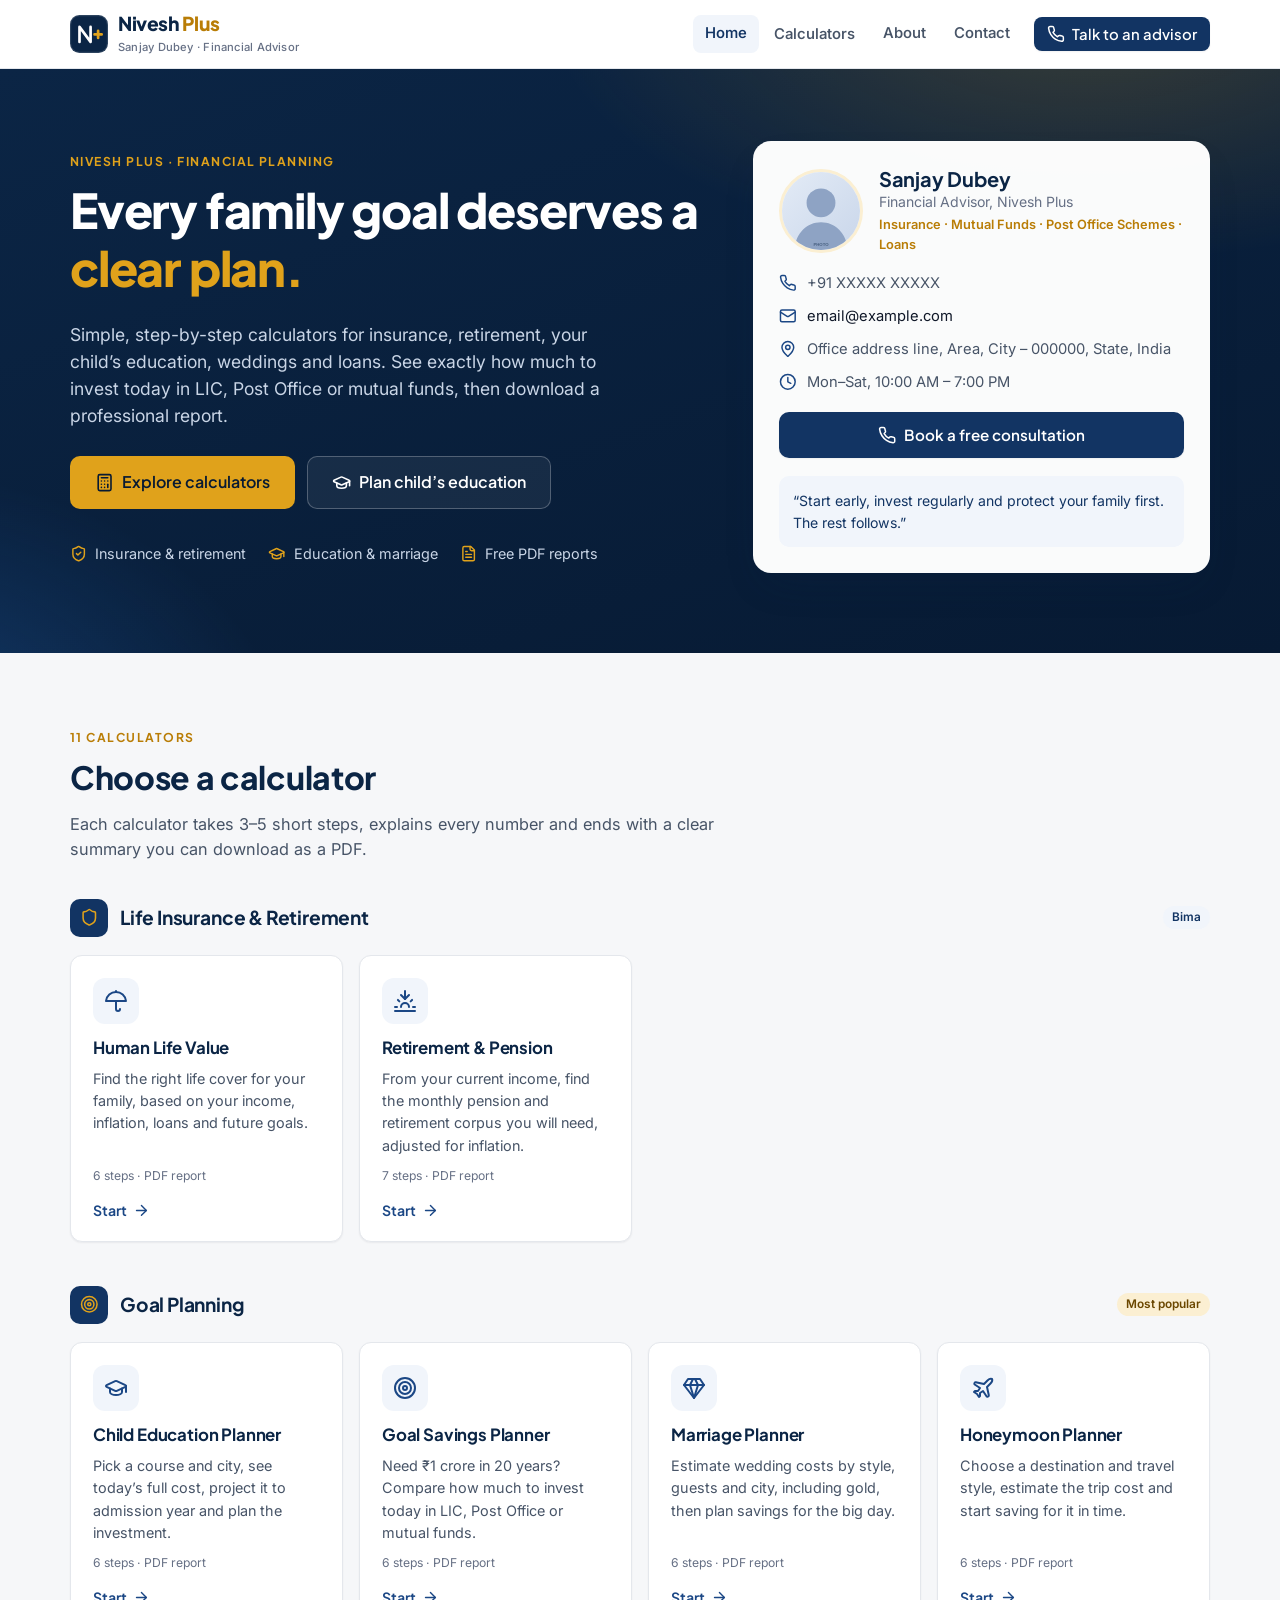
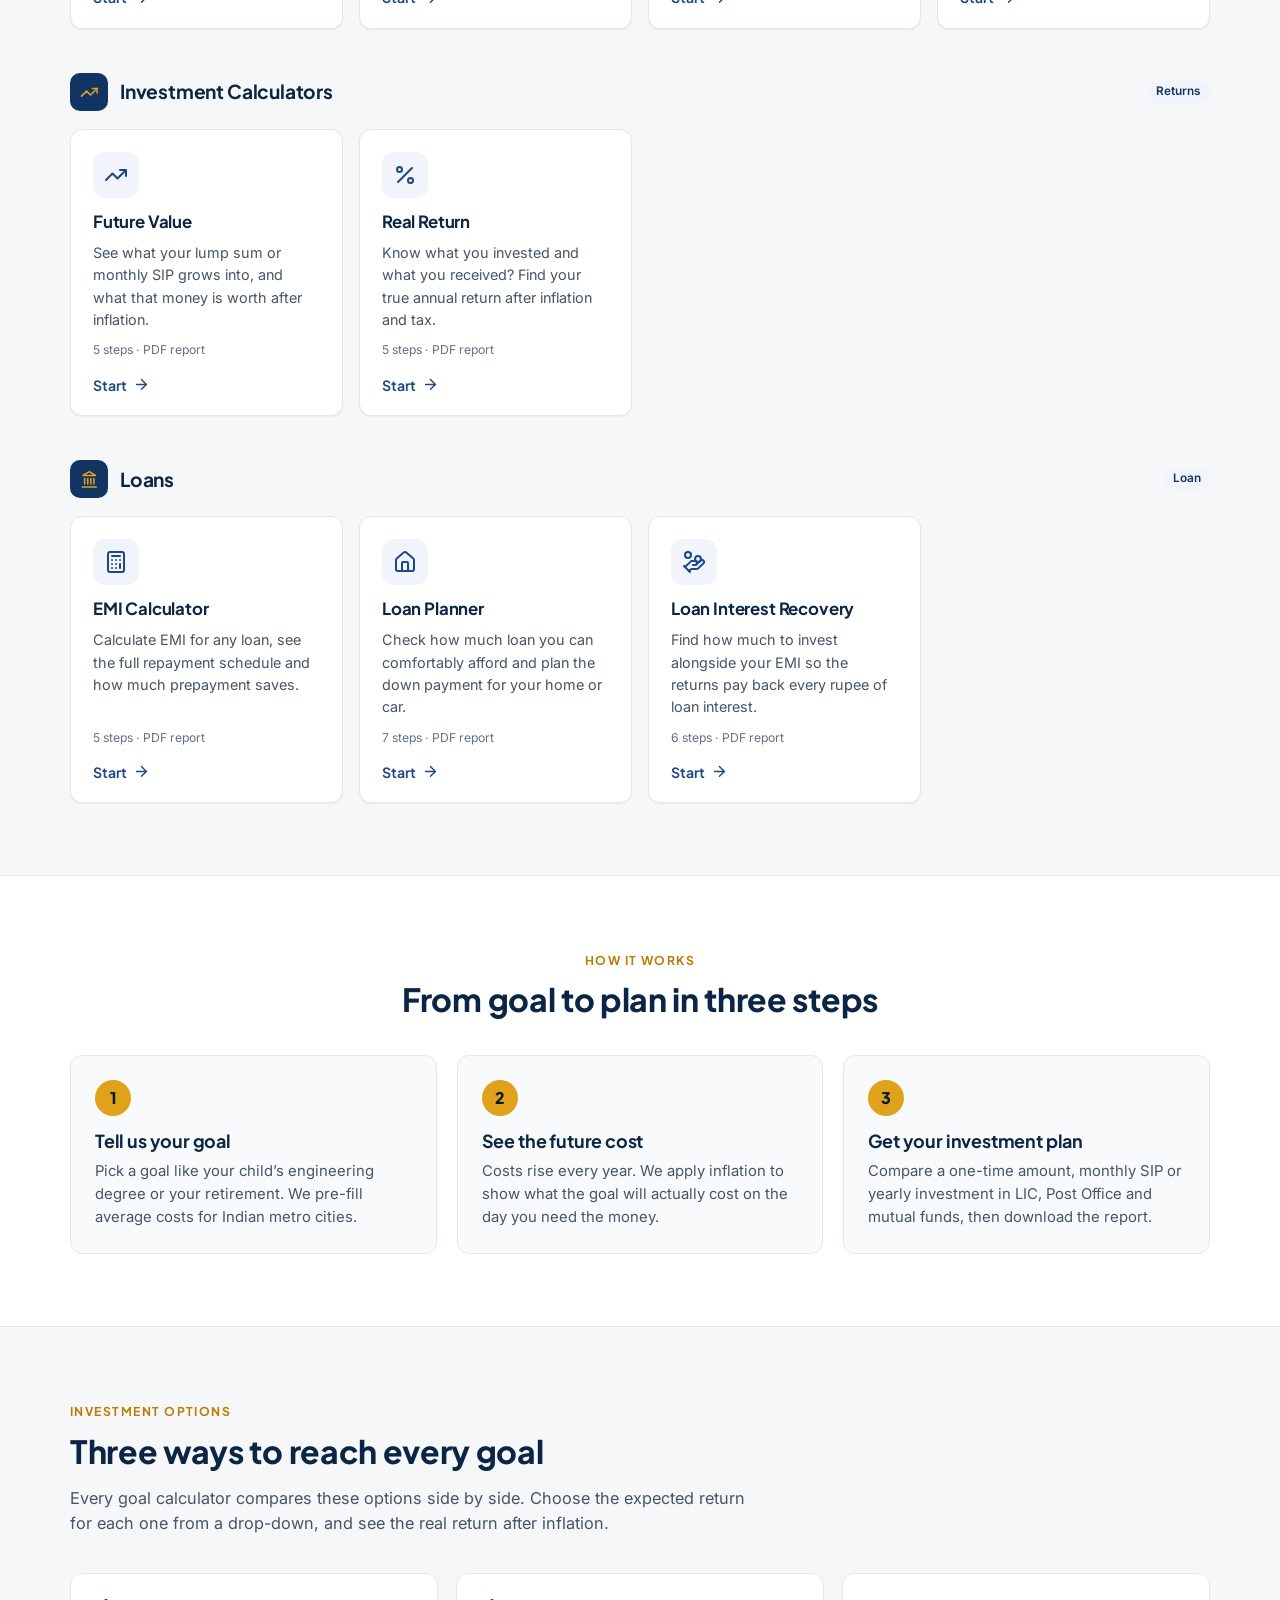
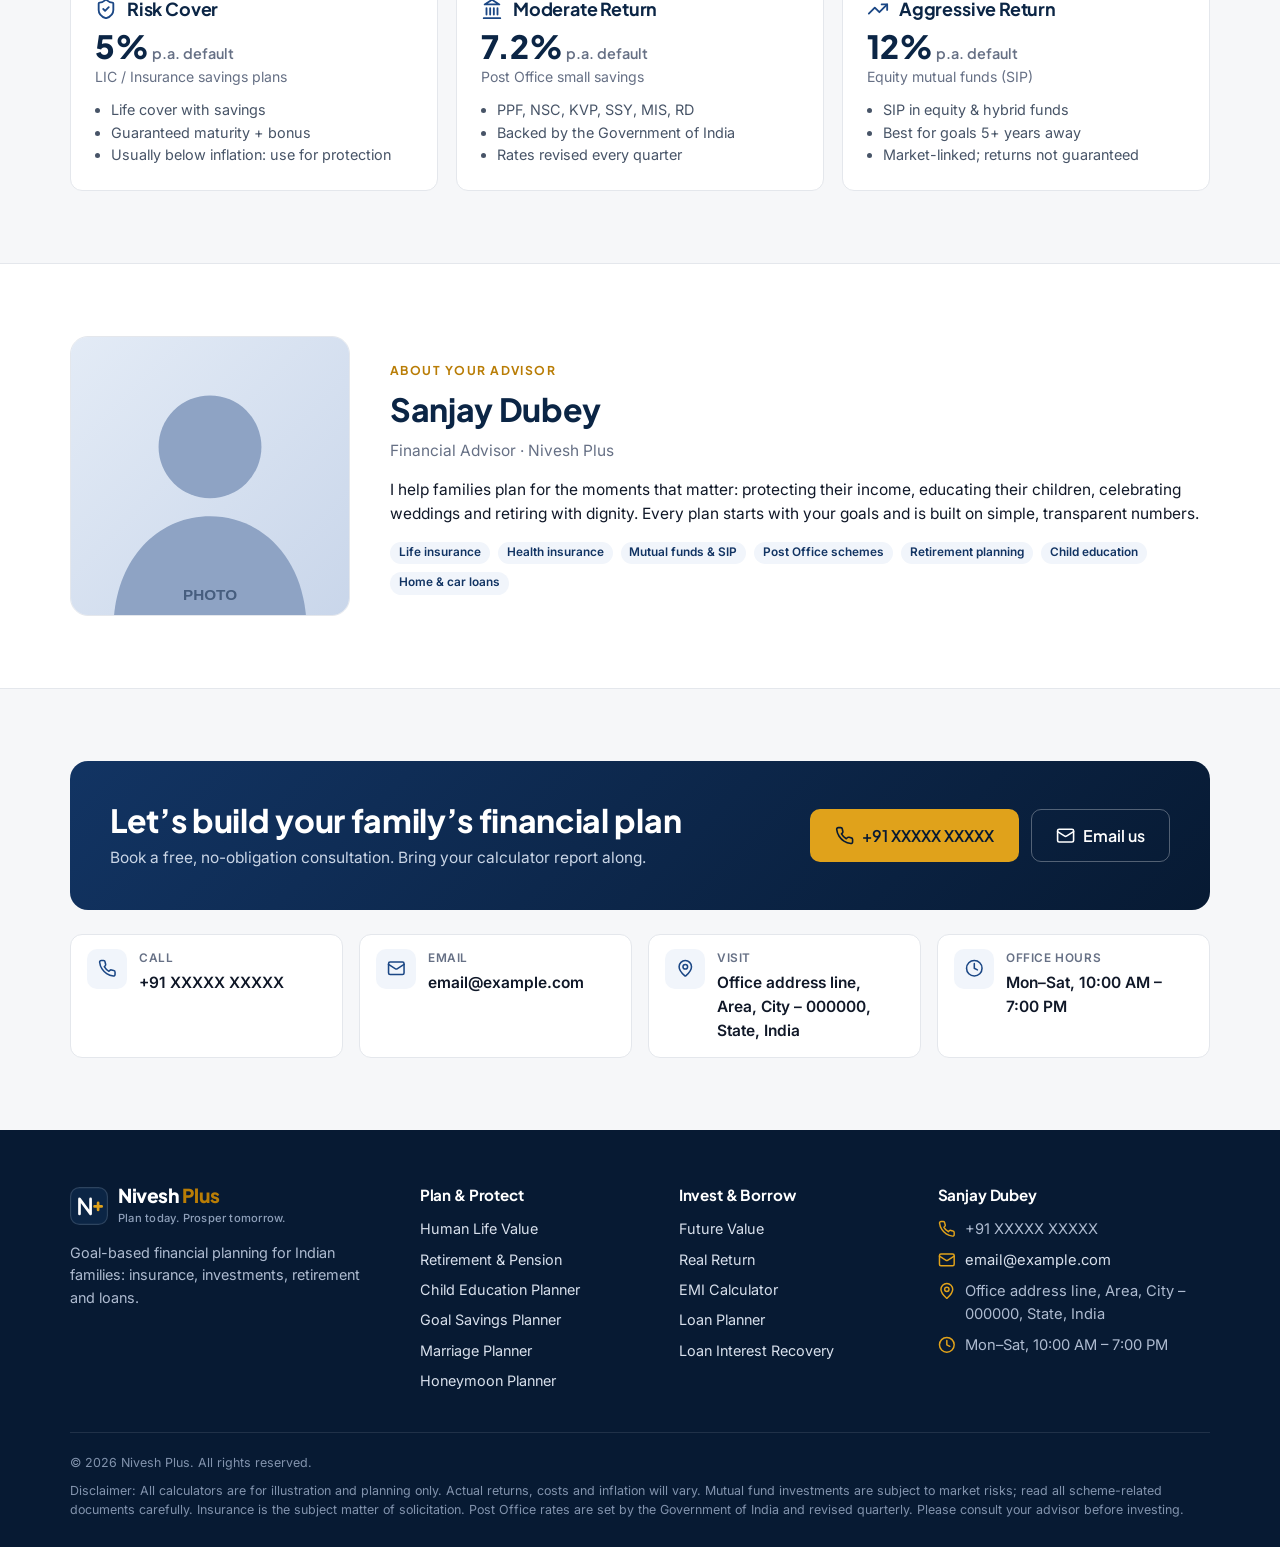
==== commit 5a5ff9ed: "Add Loan Interest Recovery calculator New calculator under Loans: shows the total interest on a loan" ====
--- a/index.html
+++ b/index.html
@@ -4,7 +4,7 @@
 <meta charset="utf-8">
 <meta name="viewport" content="width=device-width, initial-scale=1">
 <title>Nivesh Plus | Financial Calculators by Sanjay Dubey</title>
-<meta name="description" content="Free multi-step financial calculators: human life value, retirement, child education, marriage, honeymoon, goal savings, EMI and loan planning. By Sanjay Dubey, Nivesh Plus.">
+<meta name="description" content="Free multi-step financial calculators: human life value, retirement, child education, marriage, honeymoon, goal savings, EMI, loan planning and loan interest recovery. By Sanjay Dubey, Nivesh Plus.">
 <link rel="icon" href="assets/img/favicon.svg" type="image/svg+xml">
 <link rel="preconnect" href="https://fonts.googleapis.com">
 <link rel="preconnect" href="https://fonts.gstatic.com" crossorigin>
@@ -46,7 +46,7 @@
   <section class="section" id="calculators">
     <div class="container">
       <div class="section-head">
-        <span class="eyebrow">10 calculators</span>
+        <span class="eyebrow">11 calculators</span>
         <h2>Choose a calculator</h2>
         <p>Each calculator takes 3–5 short steps, explains every number and ends with a clear summary you can download as a PDF.</p>
       </div>
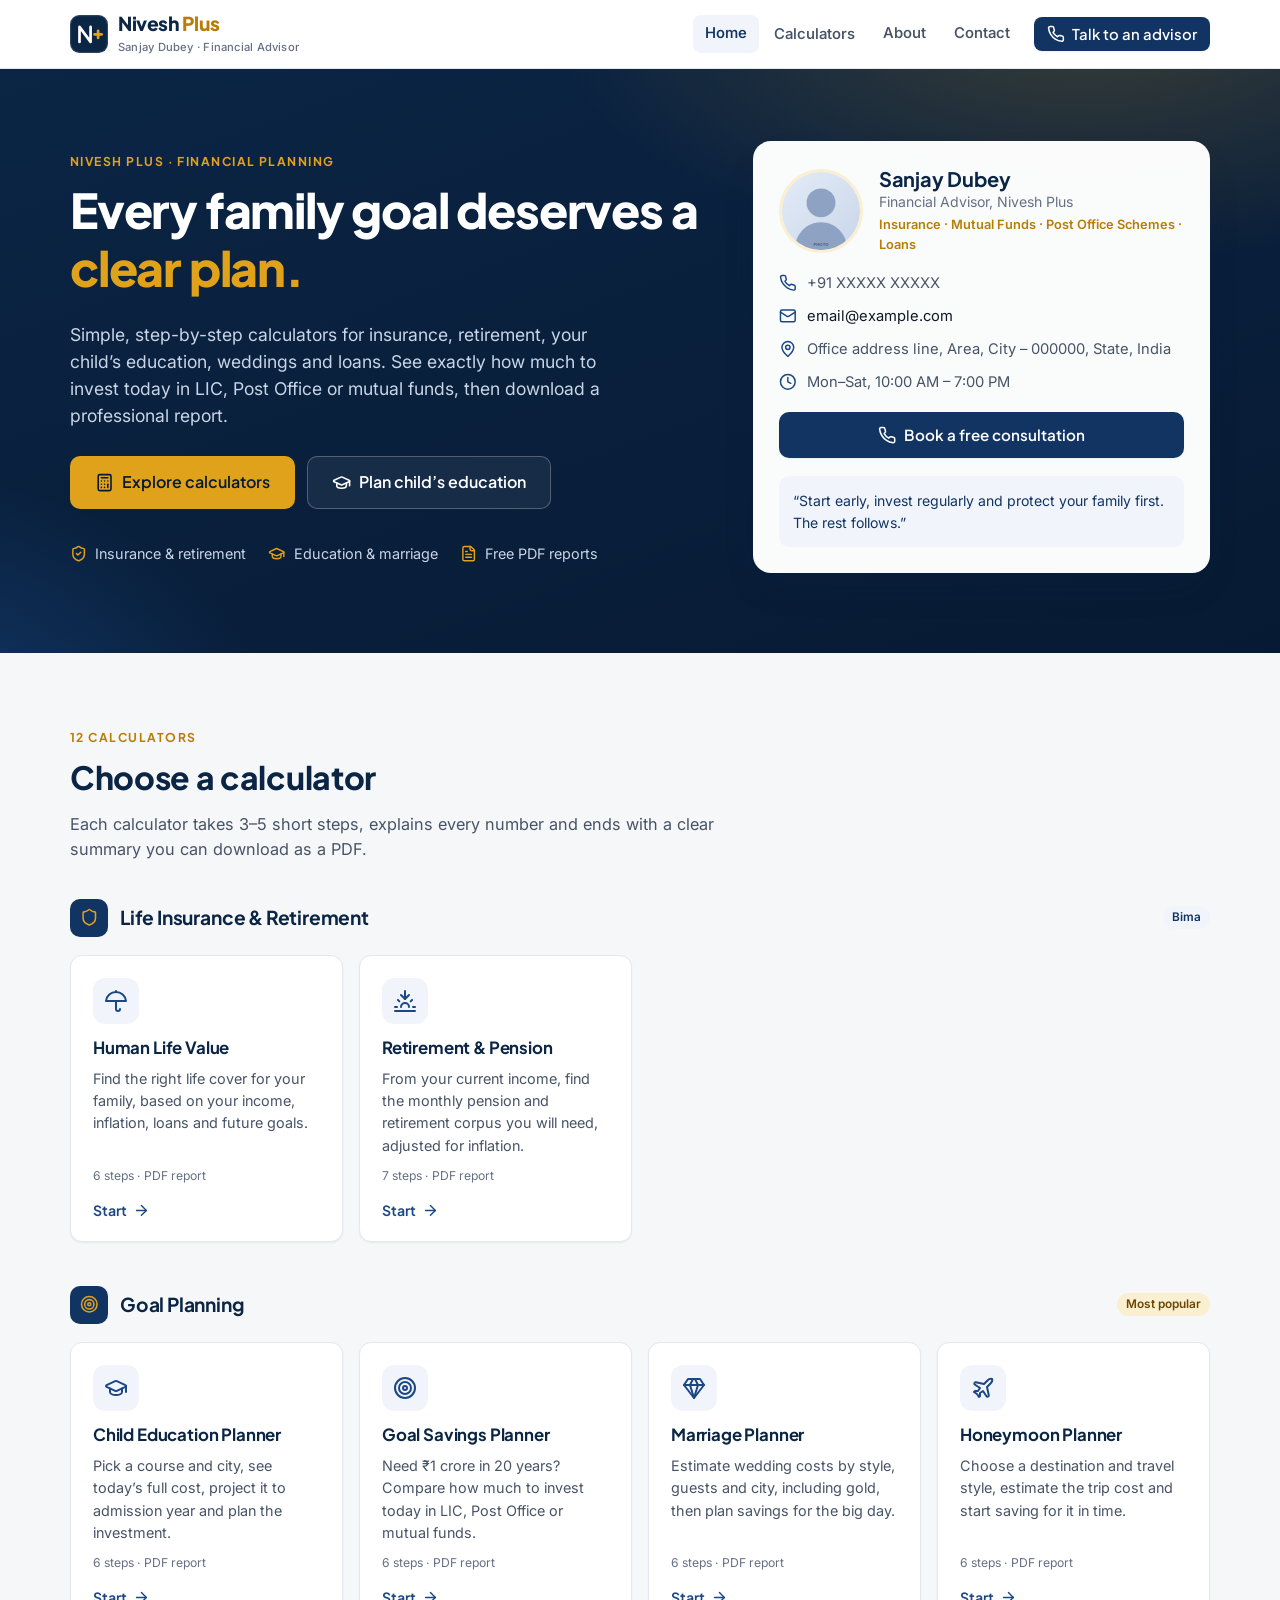
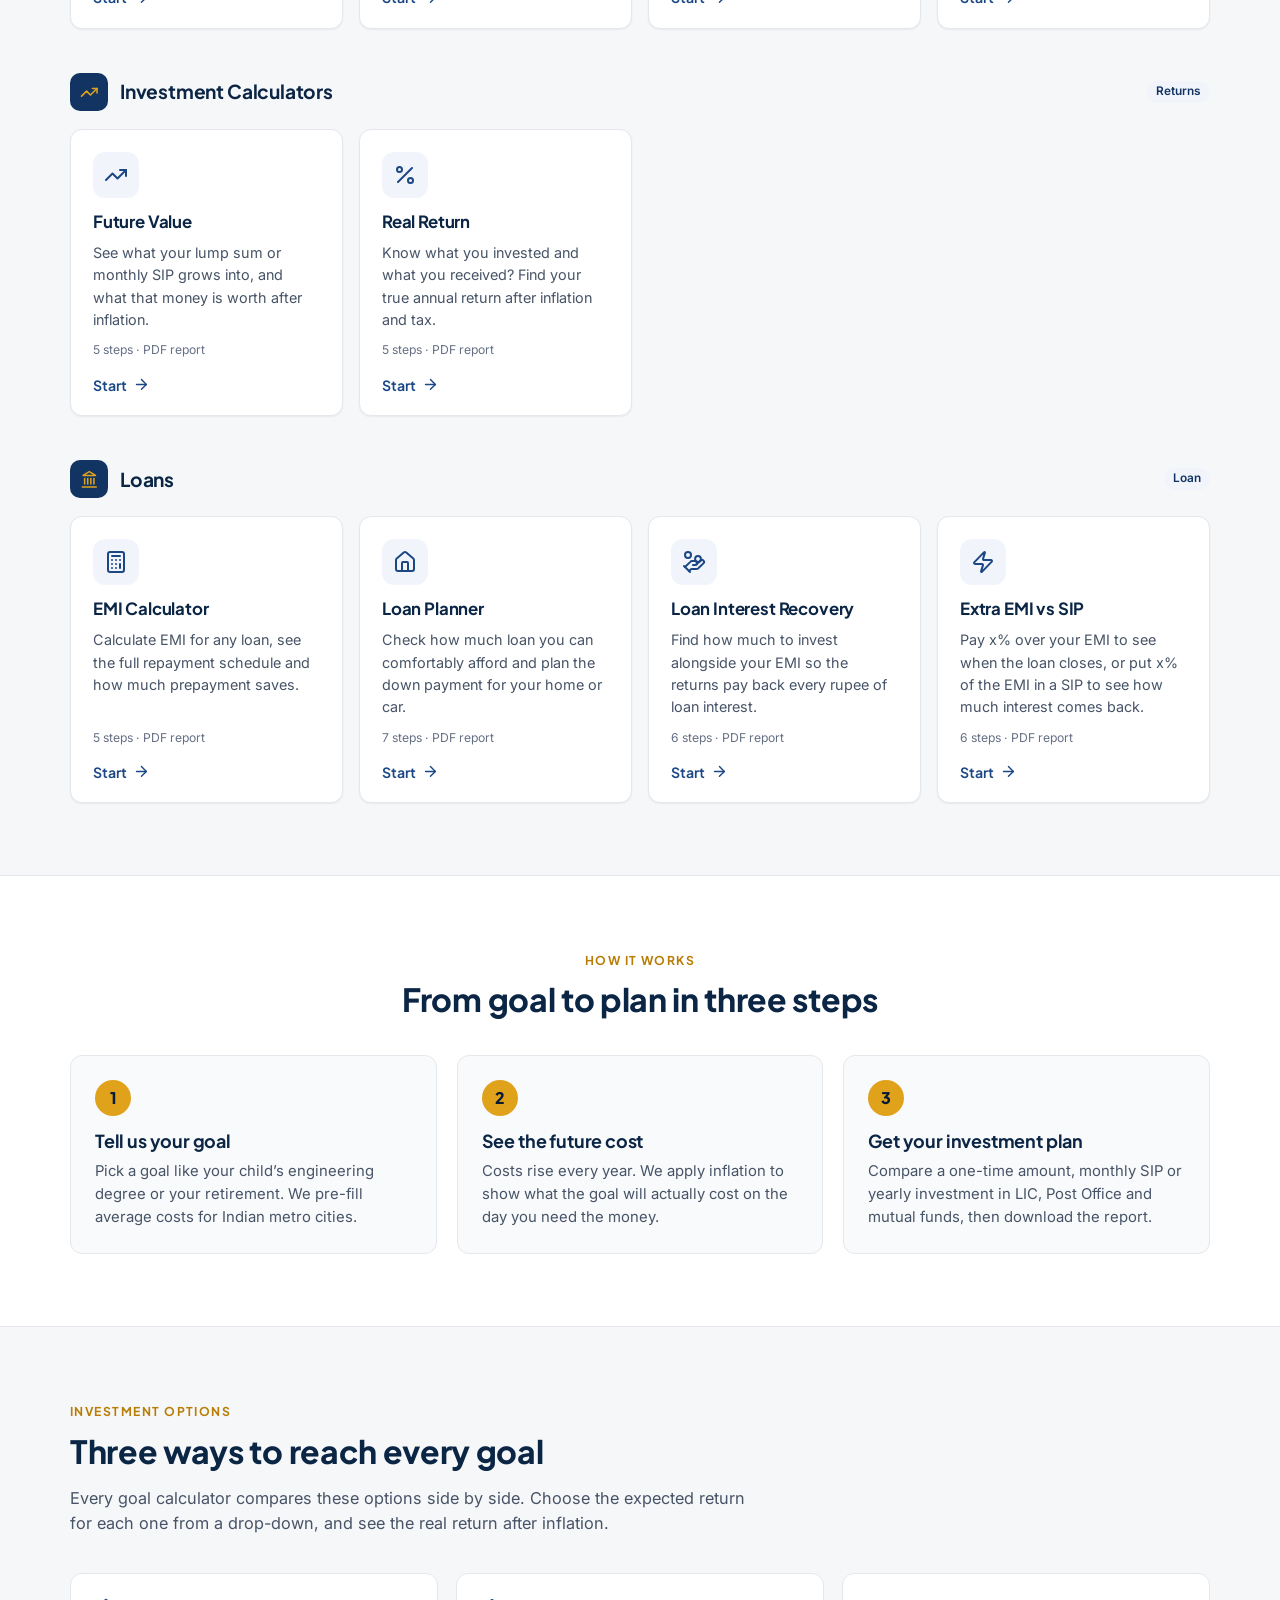
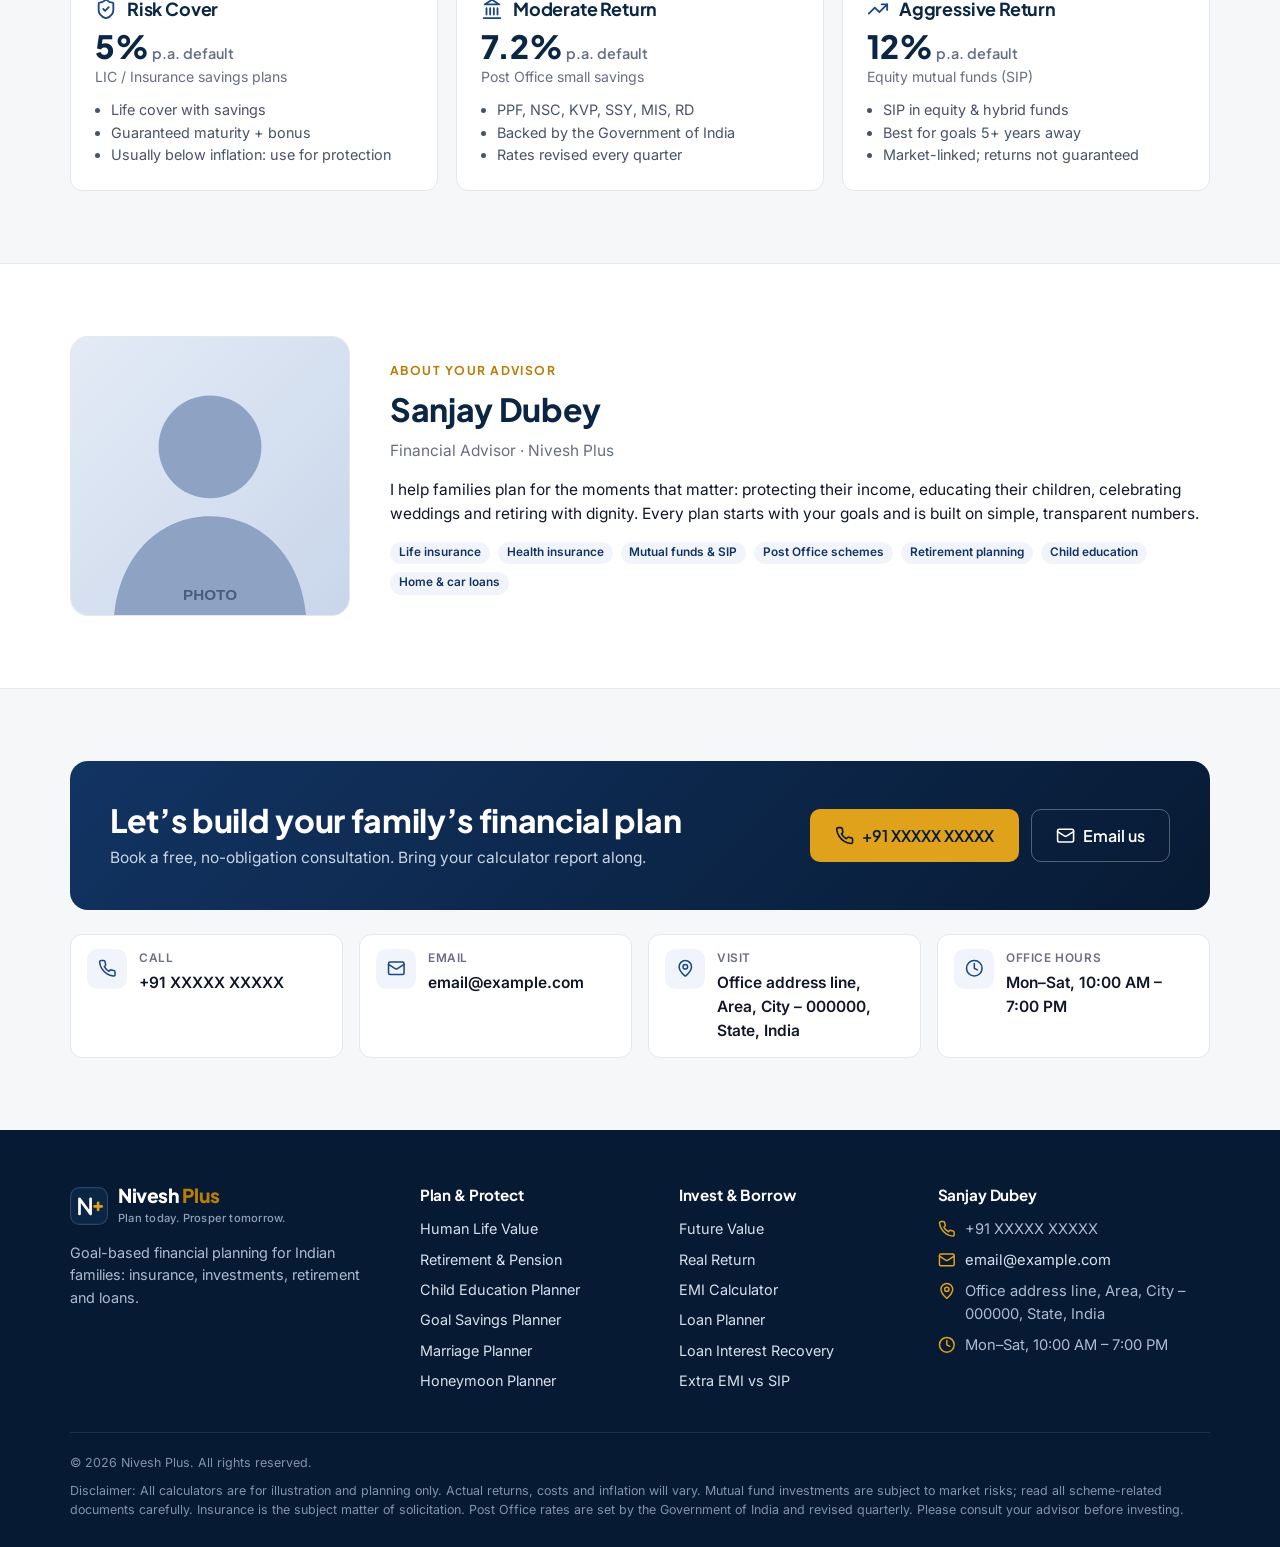
==== commit a4d2452a: "Add Extra EMI vs SIP calculator; fix whole-number percent formatting New Loans calculator: pay x% ov" ====
--- a/index.html
+++ b/index.html
@@ -4,7 +4,7 @@
 <meta charset="utf-8">
 <meta name="viewport" content="width=device-width, initial-scale=1">
 <title>Nivesh Plus | Financial Calculators by Sanjay Dubey</title>
-<meta name="description" content="Free multi-step financial calculators: human life value, retirement, child education, marriage, honeymoon, goal savings, EMI, loan planning and loan interest recovery. By Sanjay Dubey, Nivesh Plus.">
+<meta name="description" content="Free multi-step financial calculators: human life value, retirement, child education, marriage, honeymoon, goal savings, EMI, loan planning, loan interest recovery and extra EMI vs SIP. By Sanjay Dubey, Nivesh Plus.">
 <link rel="icon" href="assets/img/favicon.svg" type="image/svg+xml">
 <link rel="preconnect" href="https://fonts.googleapis.com">
 <link rel="preconnect" href="https://fonts.gstatic.com" crossorigin>
@@ -46,7 +46,7 @@
   <section class="section" id="calculators">
     <div class="container">
       <div class="section-head">
-        <span class="eyebrow">11 calculators</span>
+        <span class="eyebrow">12 calculators</span>
         <h2>Choose a calculator</h2>
         <p>Each calculator takes 3–5 short steps, explains every number and ends with a clear summary you can download as a PDF.</p>
       </div>
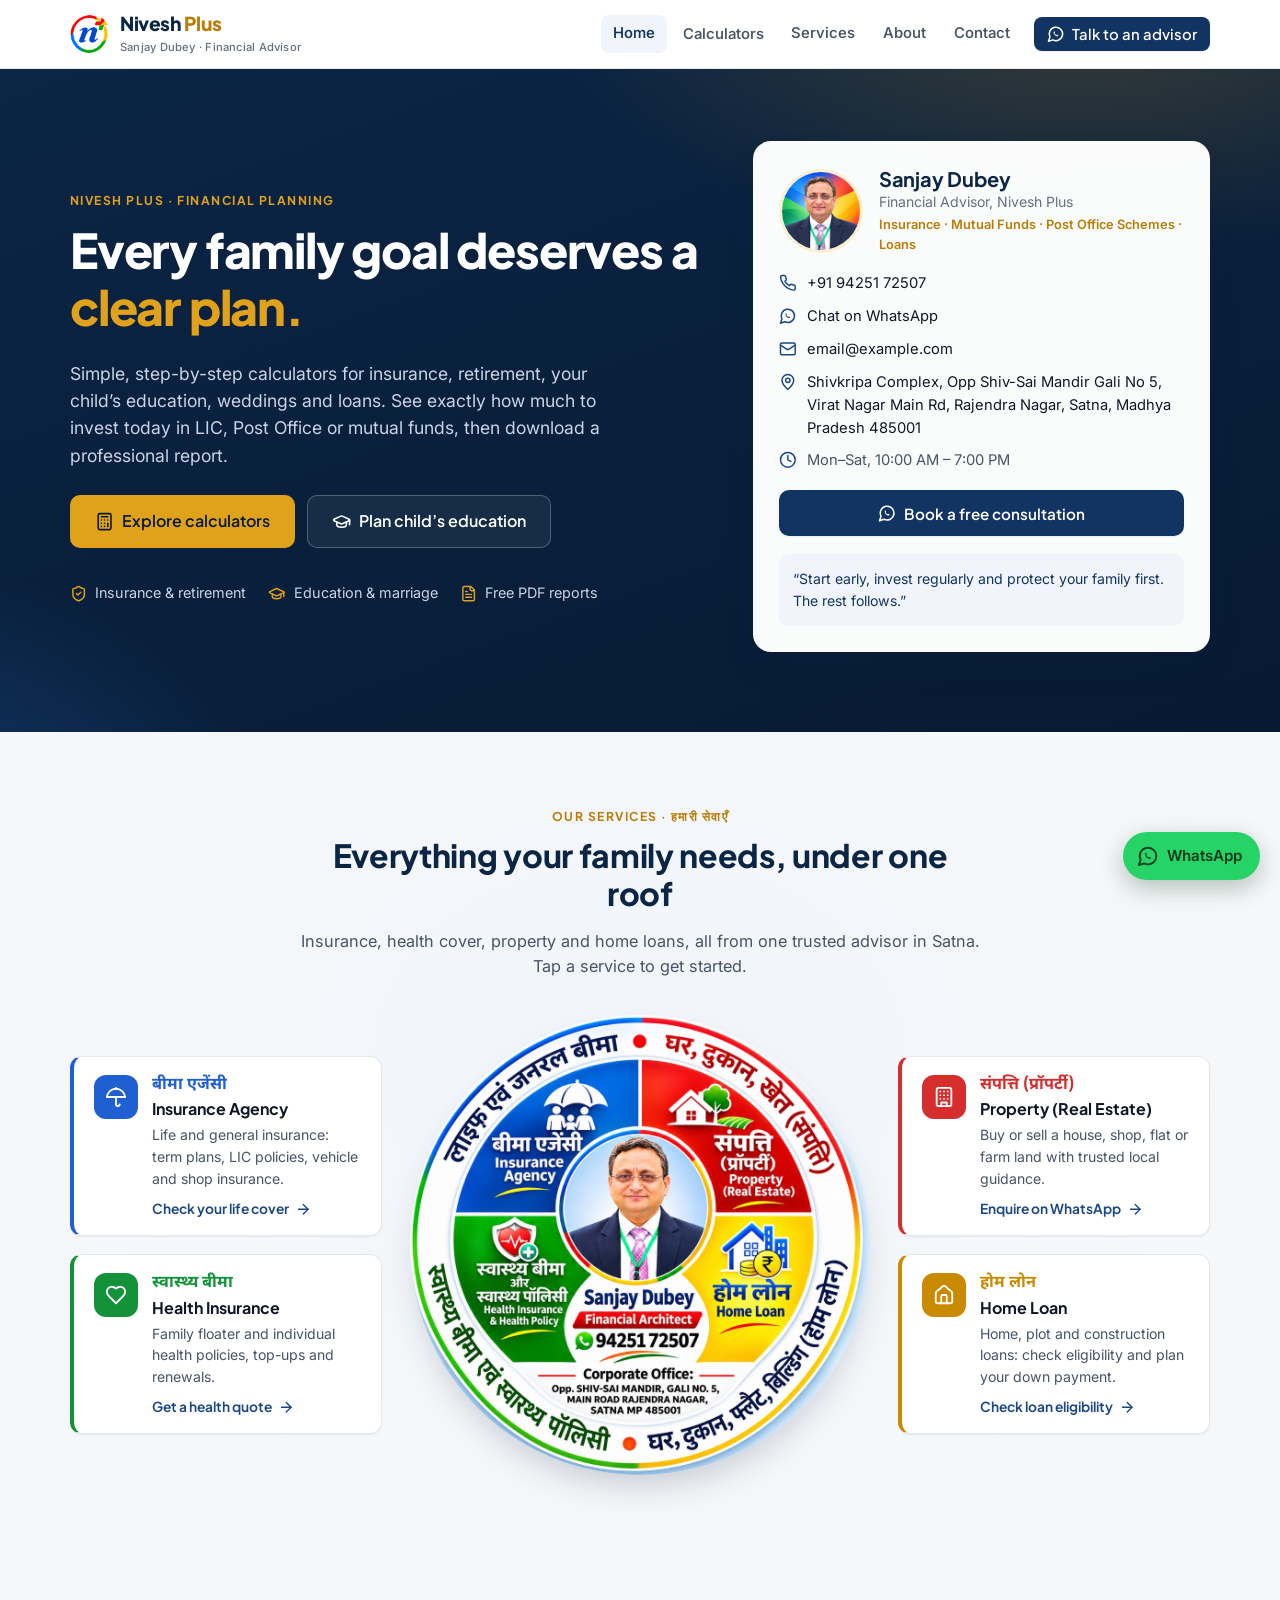
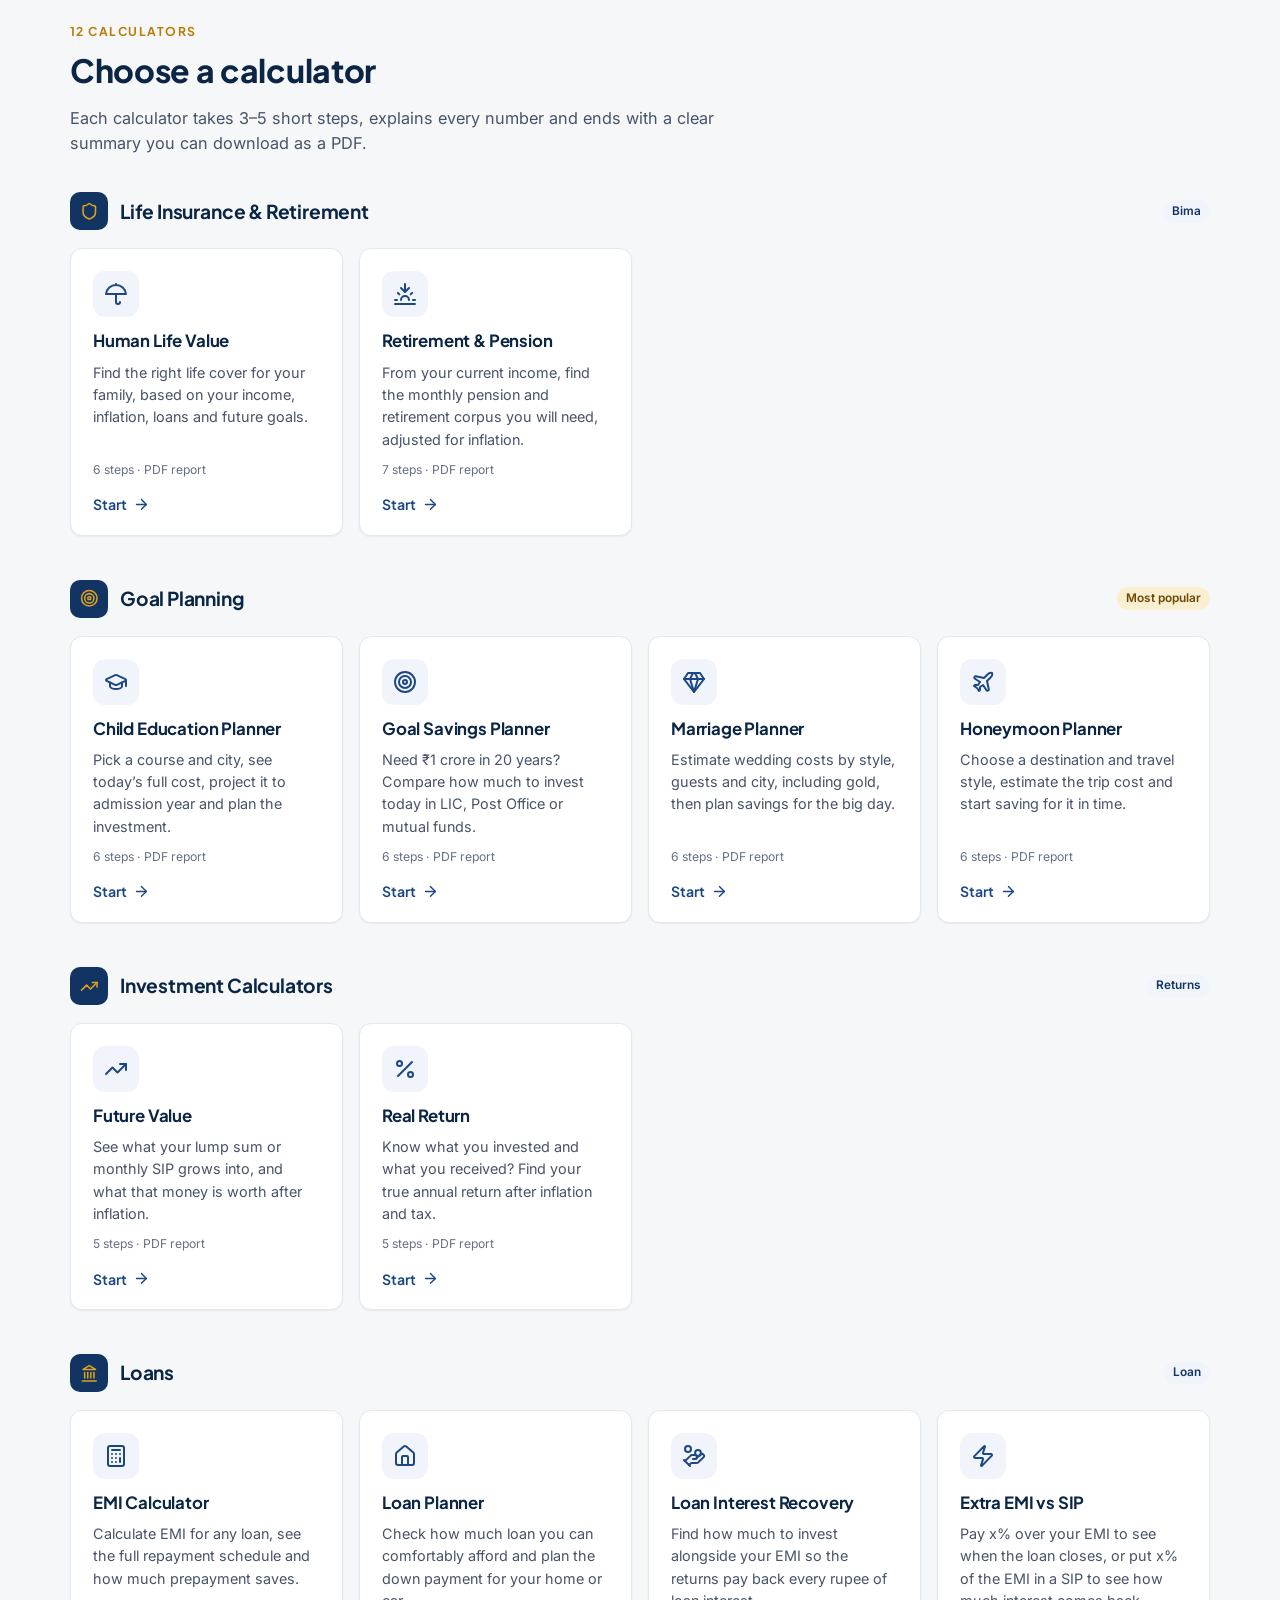
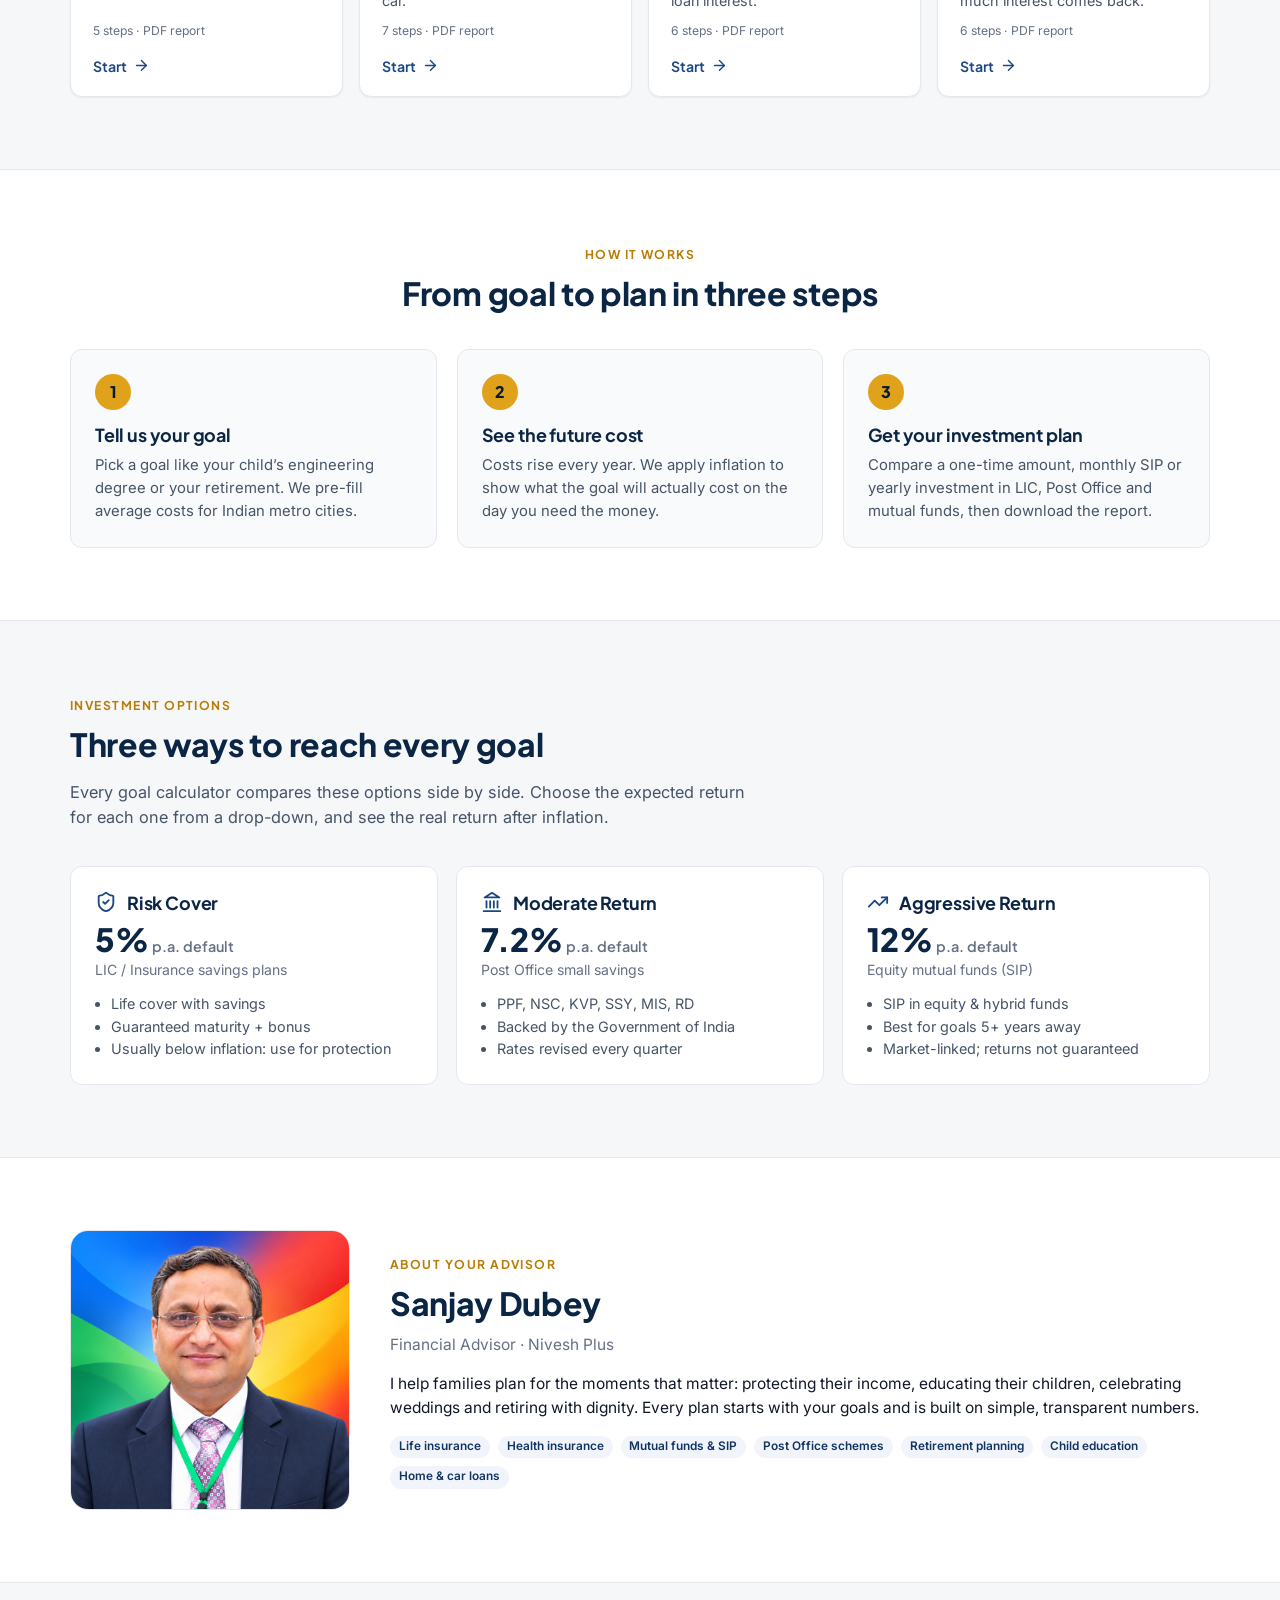
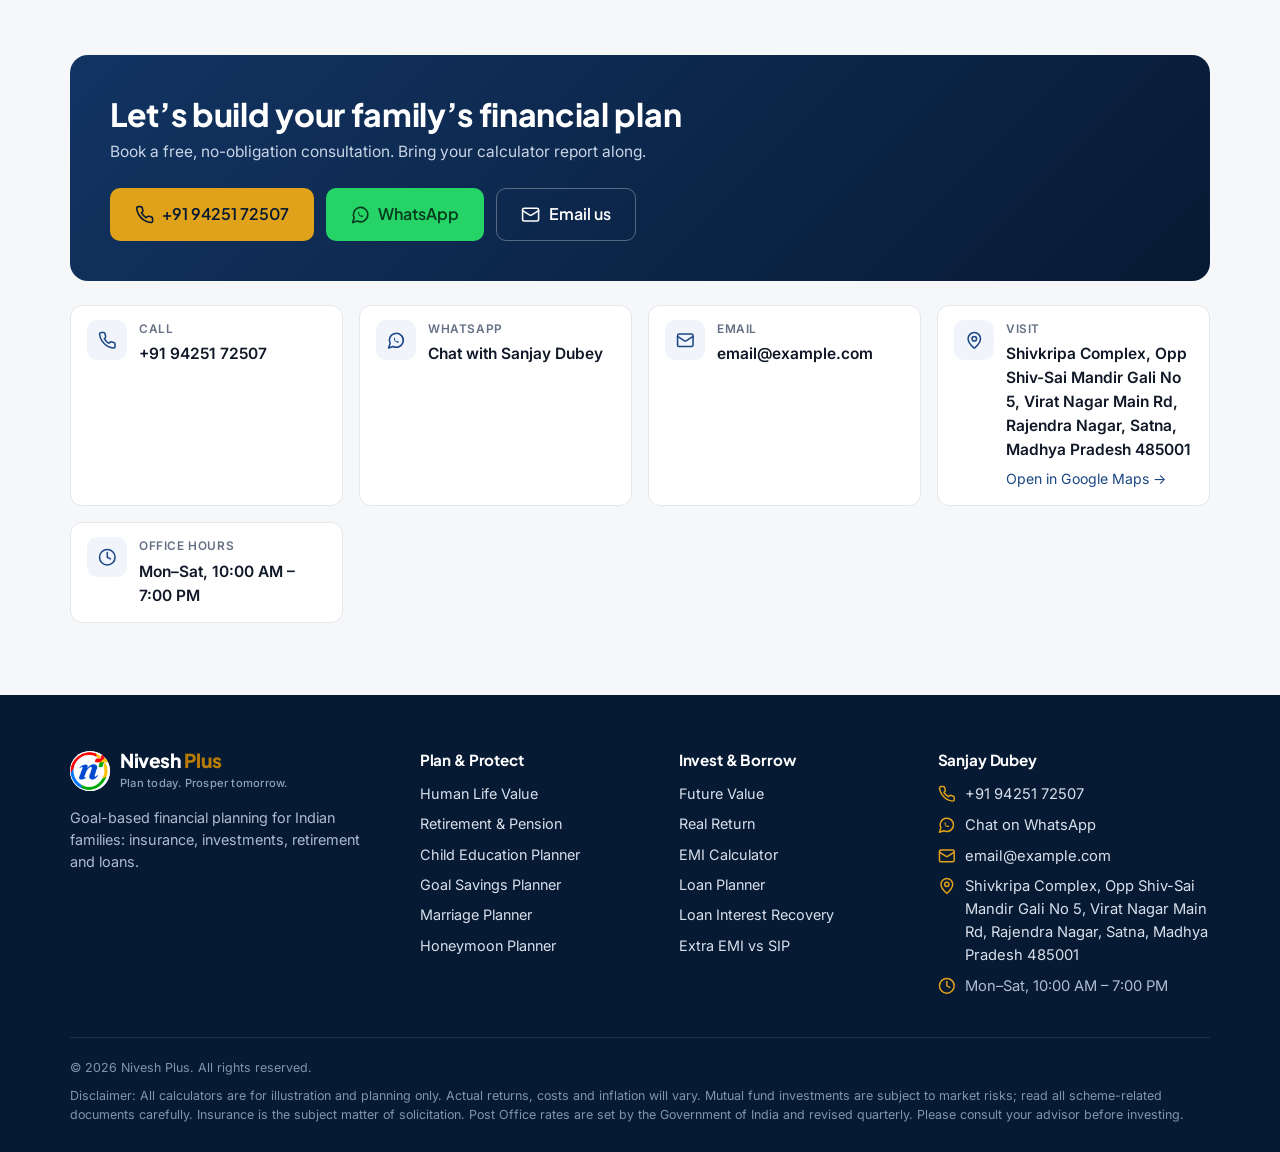
==== commit cacc180b: "Add branding, advisor details, services wheel and WhatsApp contact - New logo, favicon and apple-tou" ====
--- a/index.html
+++ b/index.html
@@ -5,10 +5,11 @@
 <meta name="viewport" content="width=device-width, initial-scale=1">
 <title>Nivesh Plus | Financial Calculators by Sanjay Dubey</title>
 <meta name="description" content="Free multi-step financial calculators: human life value, retirement, child education, marriage, honeymoon, goal savings, EMI, loan planning, loan interest recovery and extra EMI vs SIP. By Sanjay Dubey, Nivesh Plus.">
-<link rel="icon" href="assets/img/favicon.svg" type="image/svg+xml">
+<link rel="icon" href="assets/img/favicon.png" type="image/png">
+<link rel="apple-touch-icon" href="assets/img/apple-touch-icon.png">
 <link rel="preconnect" href="https://fonts.googleapis.com">
 <link rel="preconnect" href="https://fonts.gstatic.com" crossorigin>
-<link href="https://fonts.googleapis.com/css2?family=Inter:wght@400;500;600;700&family=Plus+Jakarta+Sans:wght@600;700;800&display=swap" rel="stylesheet">
+<link href="https://fonts.googleapis.com/css2?family=Inter:wght@400;500;600;700&family=Plus+Jakarta+Sans:wght@600;700;800&family=Noto+Sans+Devanagari:wght@600;700&display=swap" rel="stylesheet">
 <link rel="stylesheet" href="assets/css/style.css">
 </head>
 <body data-root="">
@@ -43,6 +44,24 @@
     </div>
   </section>
 
+  <section class="section services" id="services">
+    <div class="container">
+      <div class="section-head center">
+        <span class="eyebrow">Our services · हमारी सेवाएँ</span>
+        <h2>Everything your family needs, under one roof</h2>
+        <p>Insurance, health cover, property and home loans, all from one trusted advisor in Satna. Tap a service to get started.</p>
+      </div>
+      <div class="svc-layout">
+        <div class="svc-col" id="svc-left"></div>
+        <figure class="svc-wheel">
+          <img id="svc-wheel-img" alt="Nivesh Plus services: Insurance Agency, Property, Health Insurance and Home Loan, with Sanjay Dubey at the centre" width="1000" height="1000" loading="lazy">
+          <svg class="svc-hotspots" viewBox="0 0 100 100" id="svc-hotspots"></svg>
+        </figure>
+        <div class="svc-col" id="svc-right"></div>
+      </div>
+    </div>
+  </section>
+
   <section class="section" id="calculators">
     <div class="container">
       <div class="section-head">
@@ -87,7 +106,7 @@
         <h2 data-np="name"></h2>
         <p class="muted" style="margin-top:-6px"><span data-np="title"></span> · <span data-np="company"></span></p>
         <p data-np="bio"></p>
-        <div class="chip-row" style="display:flex;gap:8px;flex-wrap:wrap;margin-top:8px" id="services"></div>
+        <div class="chip-row" style="display:flex;gap:8px;flex-wrap:wrap;margin-top:8px" id="about-services"></div>
       </div>
     </div>
   </section>
@@ -100,7 +119,8 @@
           <p>Book a free, no-obligation consultation. Bring your calculator report along.</p>
         </div>
         <div style="display:flex;gap:12px;flex-wrap:wrap">
-          <a class="btn btn-gold btn-lg" data-np="call" id="cta-call-2"></a>
+          <a class="btn btn-gold btn-lg" id="cta-call-2"></a>
+          <a class="btn btn-wa btn-lg" id="cta-wa" target="_blank" rel="noopener" hidden></a>
           <a class="btn btn-ghost btn-lg" id="cta-mail" style="background:transparent;color:#fff;border-color:rgba(255,255,255,.3)"></a>
         </div>
       </div>
@@ -118,8 +138,11 @@
   const NP = window.NP, C = NP.config, I = NP.icon, esc = NP.esc;
   document.getElementById('cta-calcs').innerHTML = I('calculator') + 'Explore calculators';
   document.getElementById('cta-edu').innerHTML = I('graduation-cap') + 'Plan child’s education';
-  document.getElementById('cta-call').innerHTML = I('phone') + 'Book a free consultation';
-  document.getElementById('cta-call-2').innerHTML = I('phone') + esc(C.contact.phone);
+  document.getElementById('cta-call').innerHTML = I(C.contact.whatsapp ? 'whatsapp' : 'phone') + 'Book a free consultation';
+  const call2 = document.getElementById('cta-call-2');
+  call2.href = NP.telHref(); call2.innerHTML = I('phone') + esc(C.contact.phone);
+  const wa = document.getElementById('cta-wa');
+  if (C.contact.whatsapp) { wa.href = NP.waHref(); wa.innerHTML = I('whatsapp') + 'WhatsApp'; wa.hidden = false; }
   const mail = document.getElementById('cta-mail');
   mail.href = 'mailto:' + C.contact.email; mail.innerHTML = I('mail') + 'Email us';
   document.getElementById('hero-points').innerHTML = [['shield-check', 'Insurance & retirement'], ['graduation-cap', 'Education & marriage'], ['file-text', 'Free PDF reports']]
@@ -144,12 +167,49 @@
     '<div class="rate">' + x.def + '%<small> p.a. default</small></div><div class="muted" style="font-size:.88rem">' + esc(x.product) + '</div>' +
     '<ul>' + notes[x.key].map(n => '<li>' + esc(n) + '</li>').join('') + '</ul></div>').join('');
 
-  document.getElementById('services').innerHTML = ['Life insurance', 'Health insurance', 'Mutual funds & SIP', 'Post Office schemes', 'Retirement planning', 'Child education', 'Home & car loans']
+  document.getElementById('about-services').innerHTML = ['Life insurance', 'Health insurance', 'Mutual funds & SIP', 'Post Office schemes', 'Retirement planning', 'Child education', 'Home & car loans']
     .map(s => '<span class="chip">' + esc(s) + '</span>').join('');
 
+  /* Services wheel: cards beside the image and clickable quadrants on it. */
+  const svcs = C.services || [];
+  const ext = href => NP.isExternal(href) ? ' target="_blank" rel="noopener"' : '';
+  document.getElementById('svc-wheel-img').src = C.servicesWheel || 'assets/img/services-wheel.jpg';
+  const card = s => {
+    const href = NP.serviceHref(s);
+    return '<a class="svc-card" id="svc-' + esc(s.key) + '" data-q="' + esc(s.quadrant) + '" href="' + esc(href) + '"' + ext(href) + ' style="--svc:' + esc(s.color) + '">' +
+      '<span class="svc-icon">' + I(s.icon) + '</span><span class="svc-body"><span class="svc-hi" lang="hi">' + esc(s.titleHi) + '</span>' +
+      '<span class="svc-title">' + esc(s.title) + '</span><span class="svc-desc">' + esc(s.desc) + '</span>' +
+      '<span class="svc-go">' + esc(s.cta || 'Learn more') + I('arrow-right') + '</span></span></a>';
+  };
+  const order = { tl: 0, bl: 1, tr: 2, br: 3 };
+  const sorted = svcs.slice().sort((a, b) => (order[a.quadrant] ?? 9) - (order[b.quadrant] ?? 9));
+  document.getElementById('svc-left').innerHTML = sorted.filter(s => s.quadrant === 'tl' || s.quadrant === 'bl').map(card).join('');
+  document.getElementById('svc-right').innerHTML = sorted.filter(s => s.quadrant !== 'tl' && s.quadrant !== 'bl').map(card).join('');
+  /* Quarter-ring paths matching the four coloured slices of the wheel (centre 50,50). */
+  const R = 39, r = 17, P = (a, rad) => (50 + rad * Math.cos(a)).toFixed(2) + ' ' + (50 + rad * Math.sin(a)).toFixed(2);
+  const ang = { tl: [Math.PI, 1.5 * Math.PI], tr: [1.5 * Math.PI, 2 * Math.PI], br: [0, 0.5 * Math.PI], bl: [0.5 * Math.PI, Math.PI] };
+  document.getElementById('svc-hotspots').innerHTML = svcs.filter(s => ang[s.quadrant]).map(s => {
+    const [a0, a1] = ang[s.quadrant], href = NP.serviceHref(s);
+    const d = 'M' + P(a0, r) + ' L' + P(a0, R) + ' A' + R + ' ' + R + ' 0 0 1 ' + P(a1, R) + ' L' + P(a1, r) + ' A' + r + ' ' + r + ' 0 0 0 ' + P(a0, r) + 'Z';
+    return '<a href="' + esc(href) + '"' + ext(href) + ' data-q="' + esc(s.quadrant) + '" aria-label="' + esc(s.title + ' – ' + (s.cta || 'Learn more')) + '"><title>' + esc(s.title) + '</title><path d="' + d + '"/></a>';
+  }).join('');
+  /* Hovering a card highlights its slice, and vice versa. */
+  const sec = document.getElementById('services');
+  sec.addEventListener('mouseover', e => { const t = e.target.closest('[data-q]'); sec.dataset.hl = t ? t.dataset.q : ''; });
+  sec.addEventListener('mouseleave', () => { sec.dataset.hl = ''; });
+
   const cc = C.contact;
-  document.getElementById('contact-cards').innerHTML = [['phone', 'Call', cc.phone], ['mail', 'Email', cc.email], ['map-pin', 'Visit', cc.address], ['clock', 'Office hours', cc.hours]]
-    .map(c => '<div class="tile" style="display:flex;gap:12px;align-items:flex-start"><span class="cicon" style="width:40px;height:40px;border-radius:10px;display:grid;place-items:center;background:var(--navy-50);color:var(--navy-700);flex:none">' + I(c[0]) + '</span><div><div class="kl">' + c[1] + '</div><div style="font-weight:600;margin-top:4px;word-break:break-word">' + esc(c[2]) + '</div></div></div>').join('');
+  const cards = [
+    ['phone', 'Call', cc.phone, NP.telHref()],
+    cc.whatsapp && ['whatsapp', 'WhatsApp', 'Chat with ' + C.advisor.name, NP.waHref(), true],
+    ['mail', 'Email', cc.email, 'mailto:' + cc.email],
+    ['map-pin', 'Visit', cc.address, cc.mapUrl, true, cc.mapUrl && 'Open in Google Maps'],
+    ['clock', 'Office hours', cc.hours]
+  ].filter(Boolean);
+  document.getElementById('contact-cards').innerHTML = cards
+    .map(c => '<div class="tile" style="display:flex;gap:12px;align-items:flex-start"><span class="cicon" style="width:40px;height:40px;border-radius:10px;display:grid;place-items:center;background:var(--navy-50);color:var(--navy-700);flex:none">' + I(c[0]) + '</span><div><div class="kl">' + c[1] + '</div><div style="font-weight:600;margin-top:4px;word-break:break-word">' +
+      (c[3] ? '<a href="' + esc(c[3]) + '"' + (c[4] ? ' target="_blank" rel="noopener"' : '') + ' style="color:inherit">' + esc(c[2]) + '</a>' : esc(c[2])) + '</div>' +
+      (c[5] ? '<a href="' + esc(c[3]) + '" target="_blank" rel="noopener" style="display:inline-block;margin-top:6px;font-size:.88rem;color:var(--navy-700)">' + esc(c[5]) + ' →</a>' : '') + '</div></div>').join('');
 })();
 </script>
 </body>
--- a/assets/css/style.css
+++ b/assets/css/style.css
@@ -102,6 +102,8 @@
 .btn[disabled] { opacity: .45; cursor: not-allowed; }
 .btn-lg { font-size: 1rem; padding: 1em 1.5em; }
 .btn-sm { font-size: .85rem; padding: .6em .95em; }
+.btn-wa { background: #25d366; color: #073b1d; }
+.btn-wa:hover { background: #1ebe5b; }
 
 /* ---------- Header ---------- */
 .site-header {
@@ -111,7 +113,7 @@
 }
 .site-header .container { display: flex; align-items: center; gap: 24px; height: 68px; }
 .brand { display: flex; align-items: center; gap: 10px; color: var(--navy-900); text-decoration: none !important; }
-.brand-mark { width: 38px; height: 38px; }
+.brand-mark { width: 40px; height: 40px; border-radius: 50%; background: #fff; object-fit: contain; flex: none; }
 .brand-name { font: 800 1.2rem/1 var(--font-head); letter-spacing: -.02em; }
 .brand-name span { color: var(--gold-600); }
 .brand-tag { display: block; font: 500 .7rem/1.2 var(--font-body); color: var(--ink-3); letter-spacing: .02em; margin-top: 3px; }
@@ -532,3 +534,45 @@
 .rpt-sign { margin-top: 18px; display: flex; justify-content: space-between; align-items: flex-end; gap: 20px; break-inside: avoid; font-size: 9pt; }
 .rpt-sign .line { width: 200px; border-top: 1px solid var(--ink-2); padding-top: 6px; text-align: center; color: var(--ink-2); }
 /* Page footer is drawn in the @page margin (injected at print time with the advisor's details). */
+
+/* Floating WhatsApp chat button */
+.wa-fab { position: fixed; right: 20px; bottom: 20px; z-index: 60; display: inline-flex; align-items: center; gap: 8px; padding: 12px 18px 12px 14px; border-radius: 999px; background: #25d366; color: #073b1d; font-weight: 600; font-size: .95rem; text-decoration: none; box-shadow: 0 8px 24px rgba(7, 59, 29, .28); transition: transform .15s ease, background .15s ease; }
+.wa-fab:hover { background: #1ebe5b; transform: translateY(-2px); color: #073b1d; }
+.wa-fab .icon { width: 22px; height: 22px; }
+@media (max-width: 560px) { .wa-fab { right: 16px; bottom: 16px; padding: 14px; } .wa-fab span { display: none; } }
+@media print { .wa-fab { display: none !important; } }
+
+/* ---------- Services wheel ---------- */
+.services { background: radial-gradient(ellipse at 50% 40%, var(--navy-50), var(--bg) 70%); }
+.services .section-head.center { text-align: center; }
+.svc-layout { display: grid; grid-template-columns: 1fr minmax(320px, 460px) 1fr; gap: 28px; align-items: center; }
+.svc-col { display: grid; gap: 18px; }
+.svc-wheel { position: relative; margin: 0; aspect-ratio: 1; border-radius: 50%; box-shadow: var(--shadow-lg); }
+.svc-wheel img { display: block; width: 100%; height: 100%; border-radius: 50%; object-fit: cover; }
+.svc-hotspots { position: absolute; inset: 0; width: 100%; height: 100%; }
+.svc-hotspots path { fill: #fff; fill-opacity: 0; stroke: #fff; stroke-opacity: 0; stroke-width: .6; transition: fill-opacity .15s, stroke-opacity .15s; cursor: pointer; }
+.svc-hotspots a:hover path, .svc-hotspots a:focus-visible path,
+.services[data-hl="tl"] [data-q="tl"] path, .services[data-hl="tr"] [data-q="tr"] path,
+.services[data-hl="bl"] [data-q="bl"] path, .services[data-hl="br"] [data-q="br"] path { fill-opacity: .18; stroke-opacity: .9; }
+.svc-hotspots a:focus { outline: none; }
+.svc-card {
+  --svc: var(--navy-700);
+  display: flex; gap: 14px; align-items: flex-start; padding: 18px 20px; border-radius: var(--radius);
+  background: var(--surface); border: 1px solid var(--line); border-left: 4px solid var(--svc); box-shadow: var(--shadow-sm);
+  color: var(--ink); text-decoration: none !important; transition: box-shadow .15s, transform .15s;
+}
+.svc-card:hover, .services[data-hl="tl"] .svc-card[data-q="tl"], .services[data-hl="tr"] .svc-card[data-q="tr"],
+.services[data-hl="bl"] .svc-card[data-q="bl"], .services[data-hl="br"] .svc-card[data-q="br"] { box-shadow: var(--shadow); transform: translateY(-2px); }
+.svc-icon { width: 44px; height: 44px; border-radius: 12px; display: grid; place-items: center; flex: none; color: #fff; background: var(--svc); }
+.svc-icon .icon { width: 22px; height: 22px; }
+.svc-body { display: flex; flex-direction: column; gap: 3px; min-width: 0; }
+.svc-hi { font: 700 1.02rem/1.3 "Noto Sans Devanagari", var(--font-body); color: var(--svc); }
+.svc-title { font: 700 1rem/1.25 var(--font-head); }
+.svc-desc { font-size: .88rem; color: var(--ink-2); margin-top: 2px; }
+.svc-go { display: inline-flex; gap: 6px; align-items: center; margin-top: 8px; font: 650 .86rem/1 var(--font-head); color: var(--navy-700); }
+.svc-card:hover .svc-go { color: var(--svc); }
+@media (max-width: 980px) {
+  .svc-layout { grid-template-columns: 1fr 1fr; }
+  .svc-wheel { grid-column: 1 / -1; grid-row: 1; width: min(440px, 100%); justify-self: center; }
+}
+@media (max-width: 620px) { .svc-layout { grid-template-columns: 1fr; gap: 18px; } }
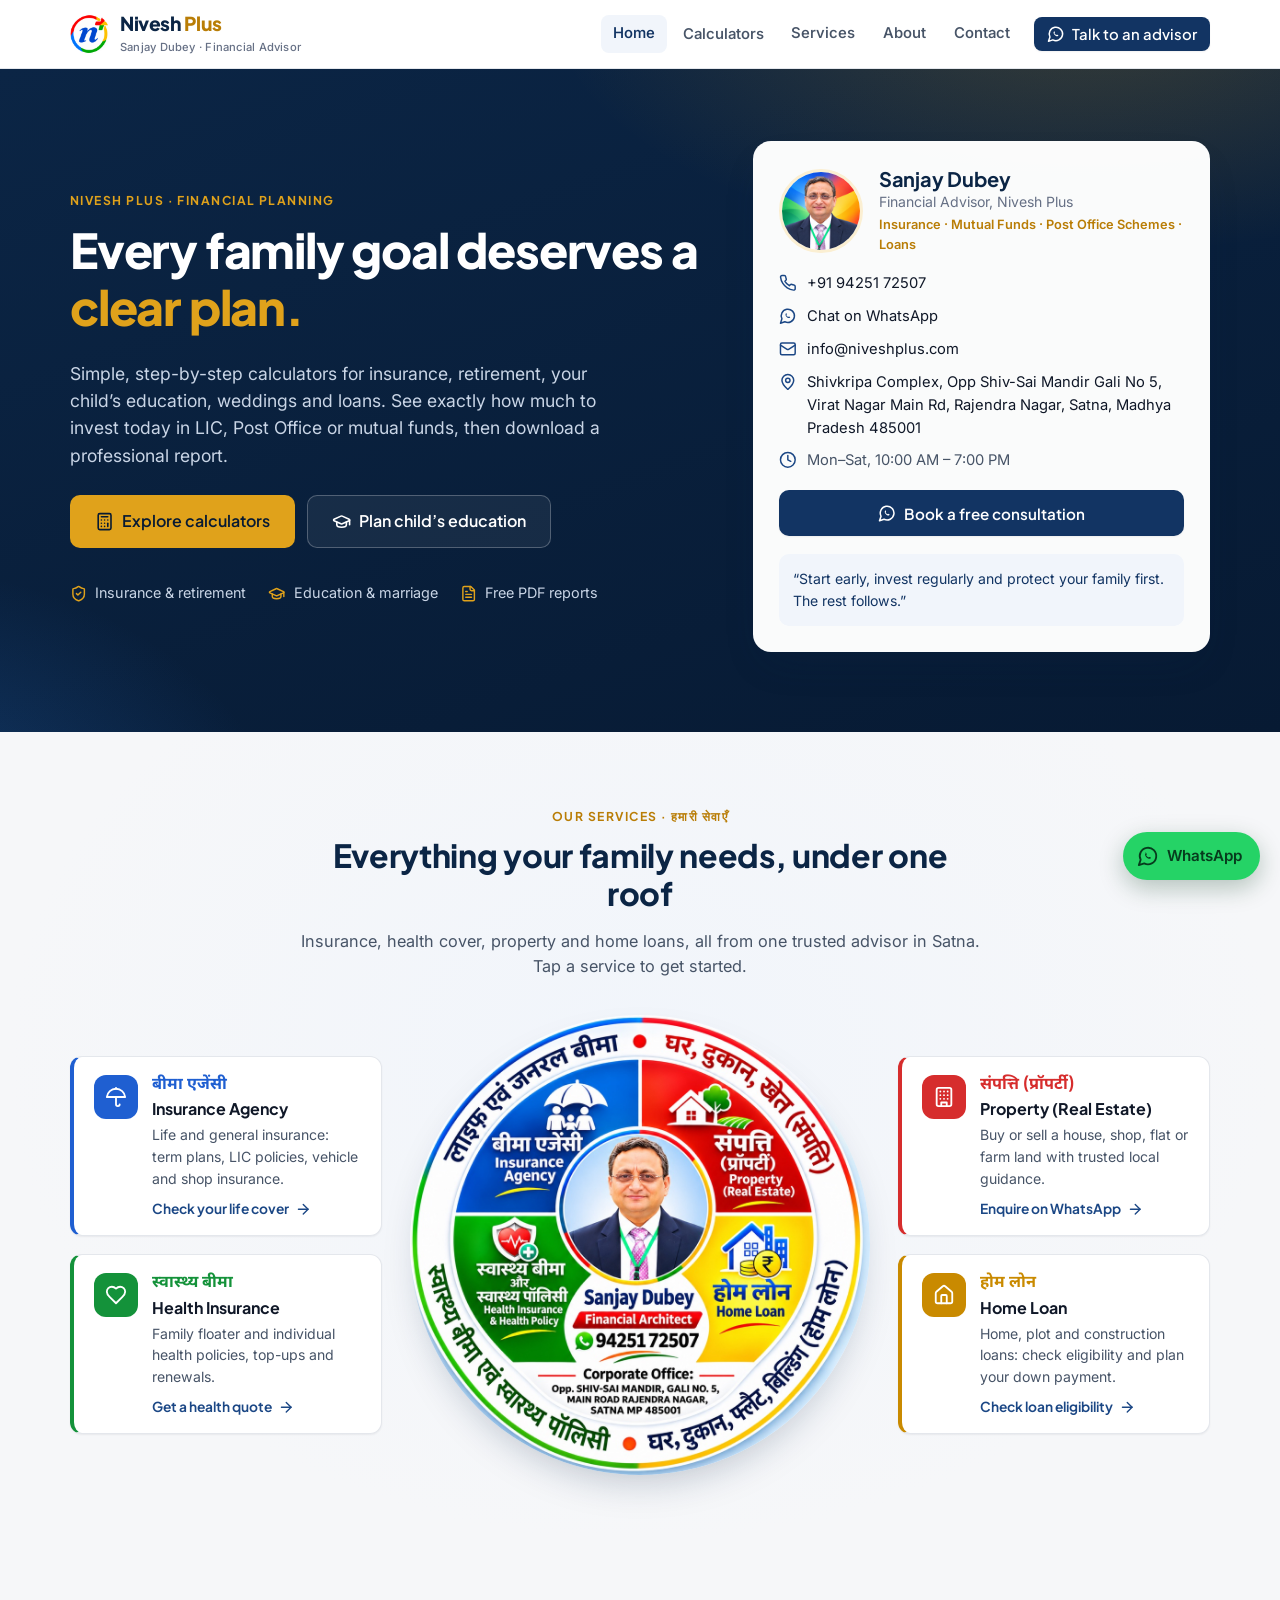
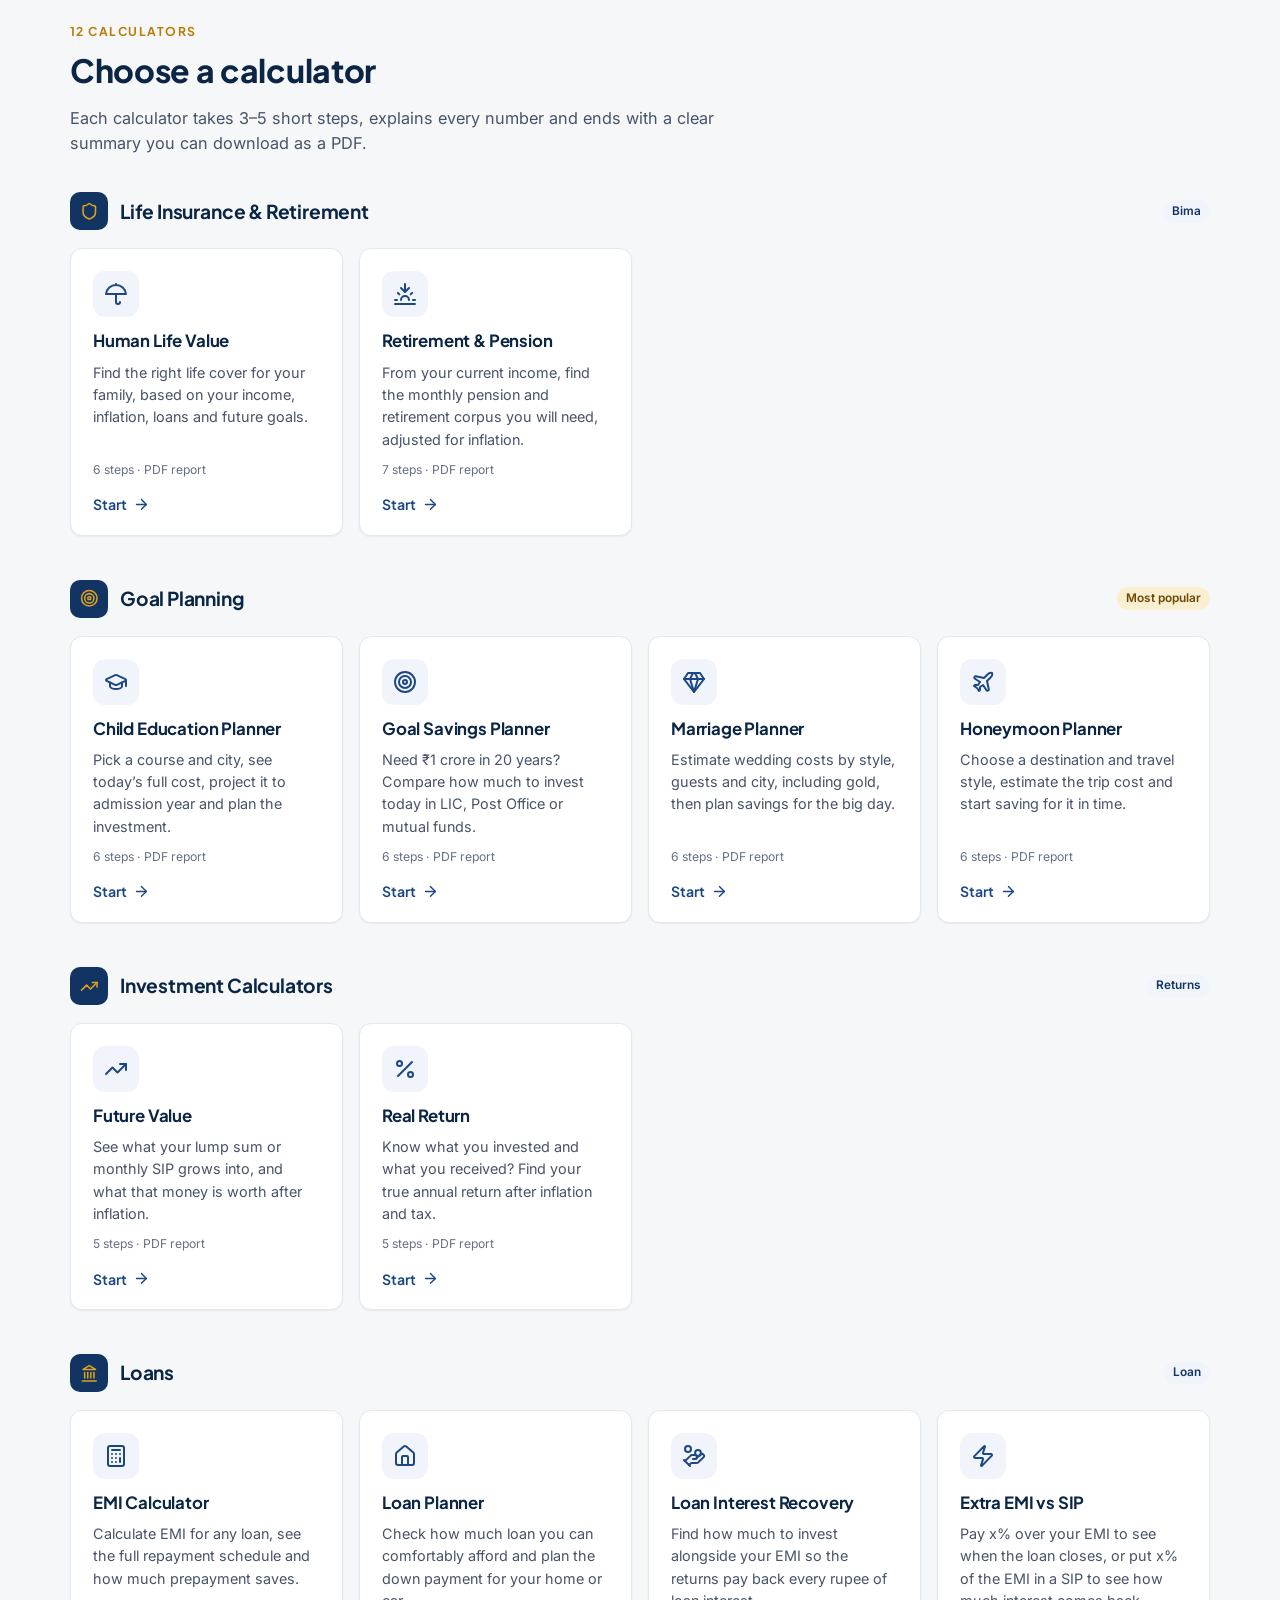
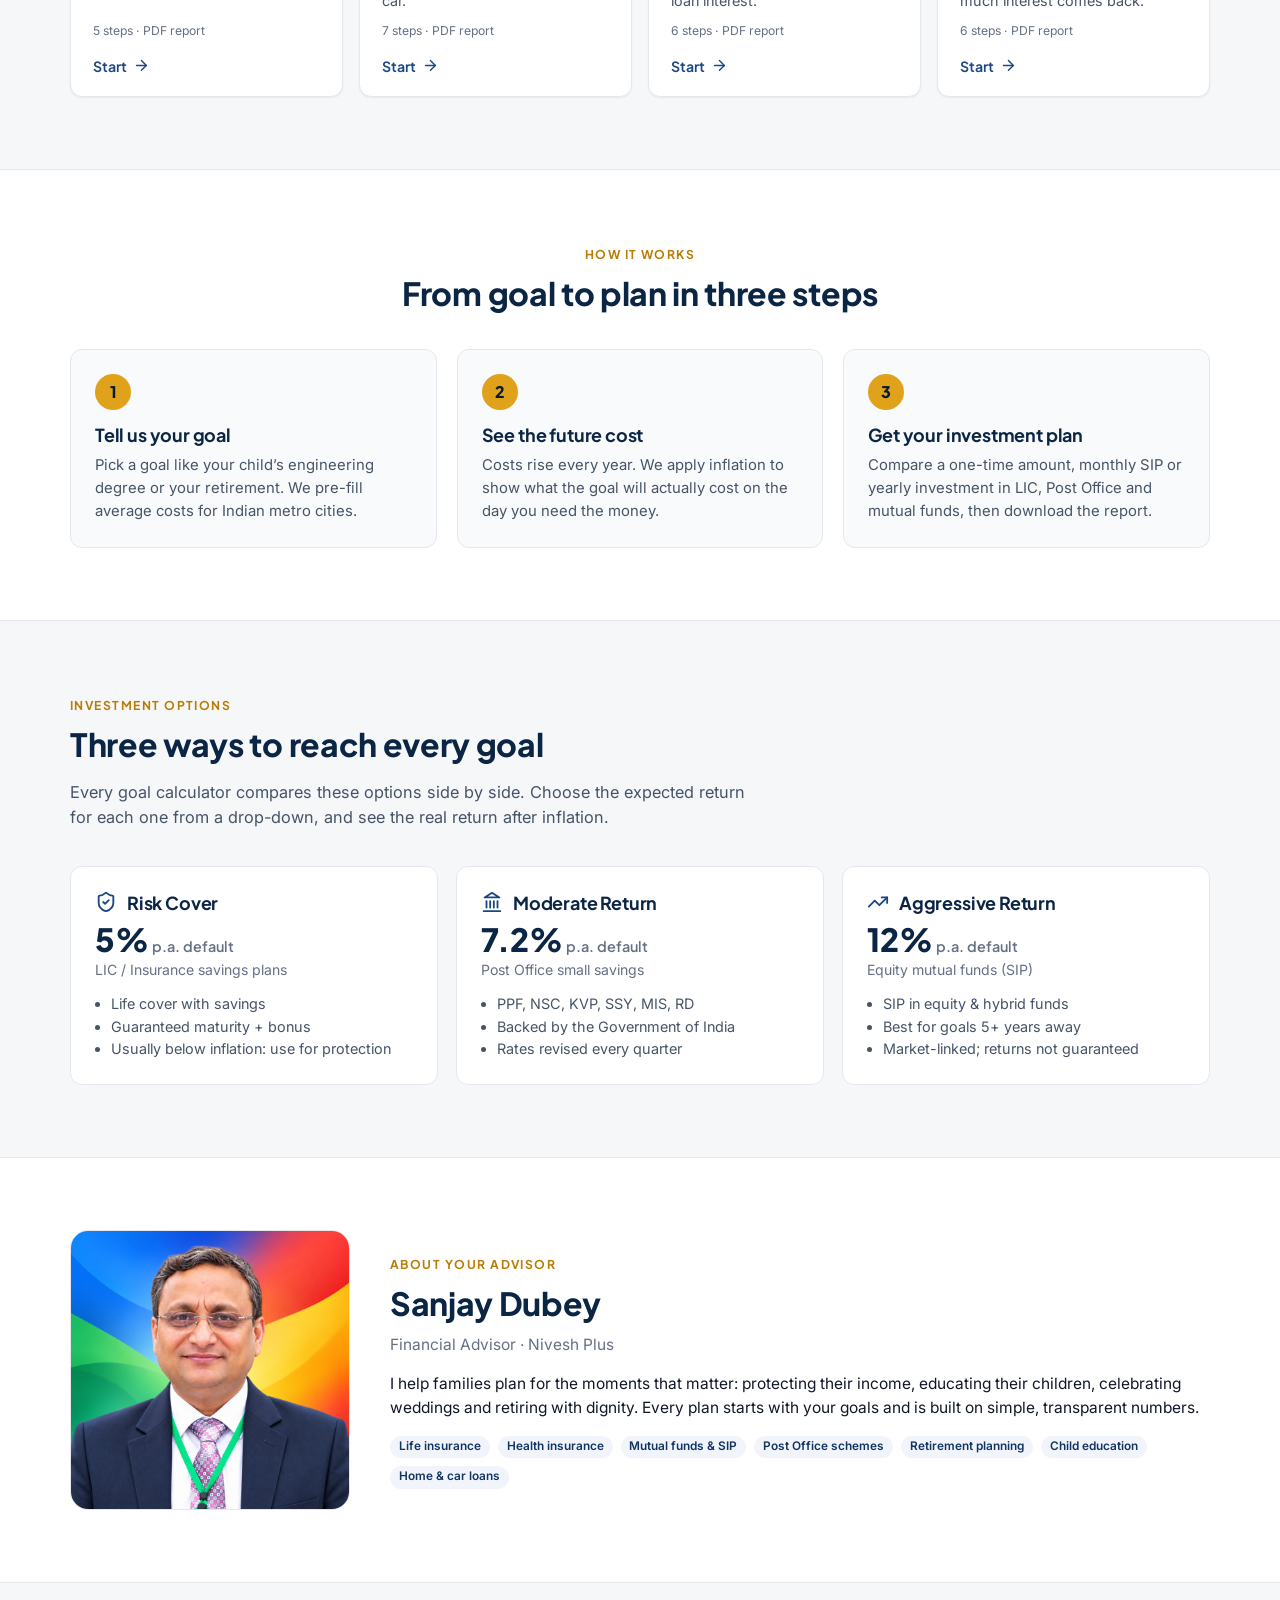
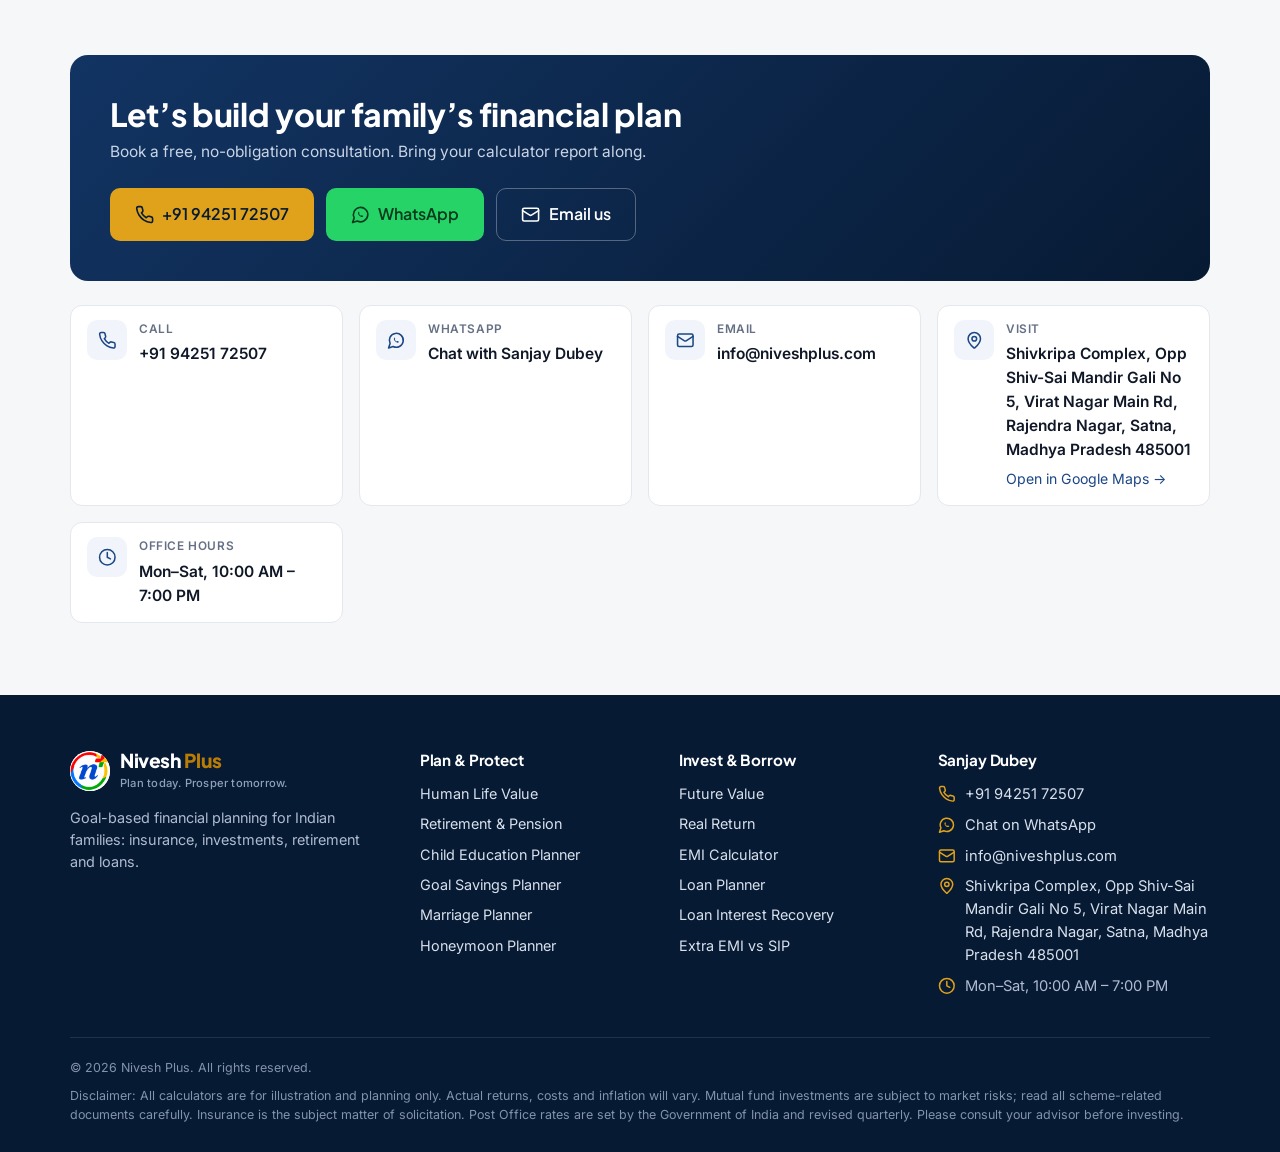
==== commit 68ee51cb: "Set contact email and website to niveshplus.com Co-Authored-By: Claude Opus 5.5 <<EMAIL_ADDRESS>>" ====
--- a/index.html
+++ b/index.html
@@ -10,7 +10,7 @@
 <link rel="preconnect" href="https://fonts.googleapis.com">
 <link rel="preconnect" href="https://fonts.gstatic.com" crossorigin>
 <link href="https://fonts.googleapis.com/css2?family=Inter:wght@400;500;600;700&family=Plus+Jakarta+Sans:wght@600;700;800&family=Noto+Sans+Devanagari:wght@600;700&display=swap" rel="stylesheet">
-<link rel="stylesheet" href="assets/css/style.css">
+<link rel="stylesheet" href="assets/css/style.css?v=202611281715">
 </head>
 <body data-root="">
 <div id="np-header"></div>
@@ -131,8 +131,8 @@
 
 <div id="np-footer"></div>
 
-<script src="assets/js/config.js"></script>
-<script src="assets/js/core.js"></script>
+<script src="assets/js/config.js?v=202611281715"></script>
+<script src="assets/js/core.js?v=202611281715"></script>
 <script>
 (function () {
   const NP = window.NP, C = NP.config, I = NP.icon, esc = NP.esc;
